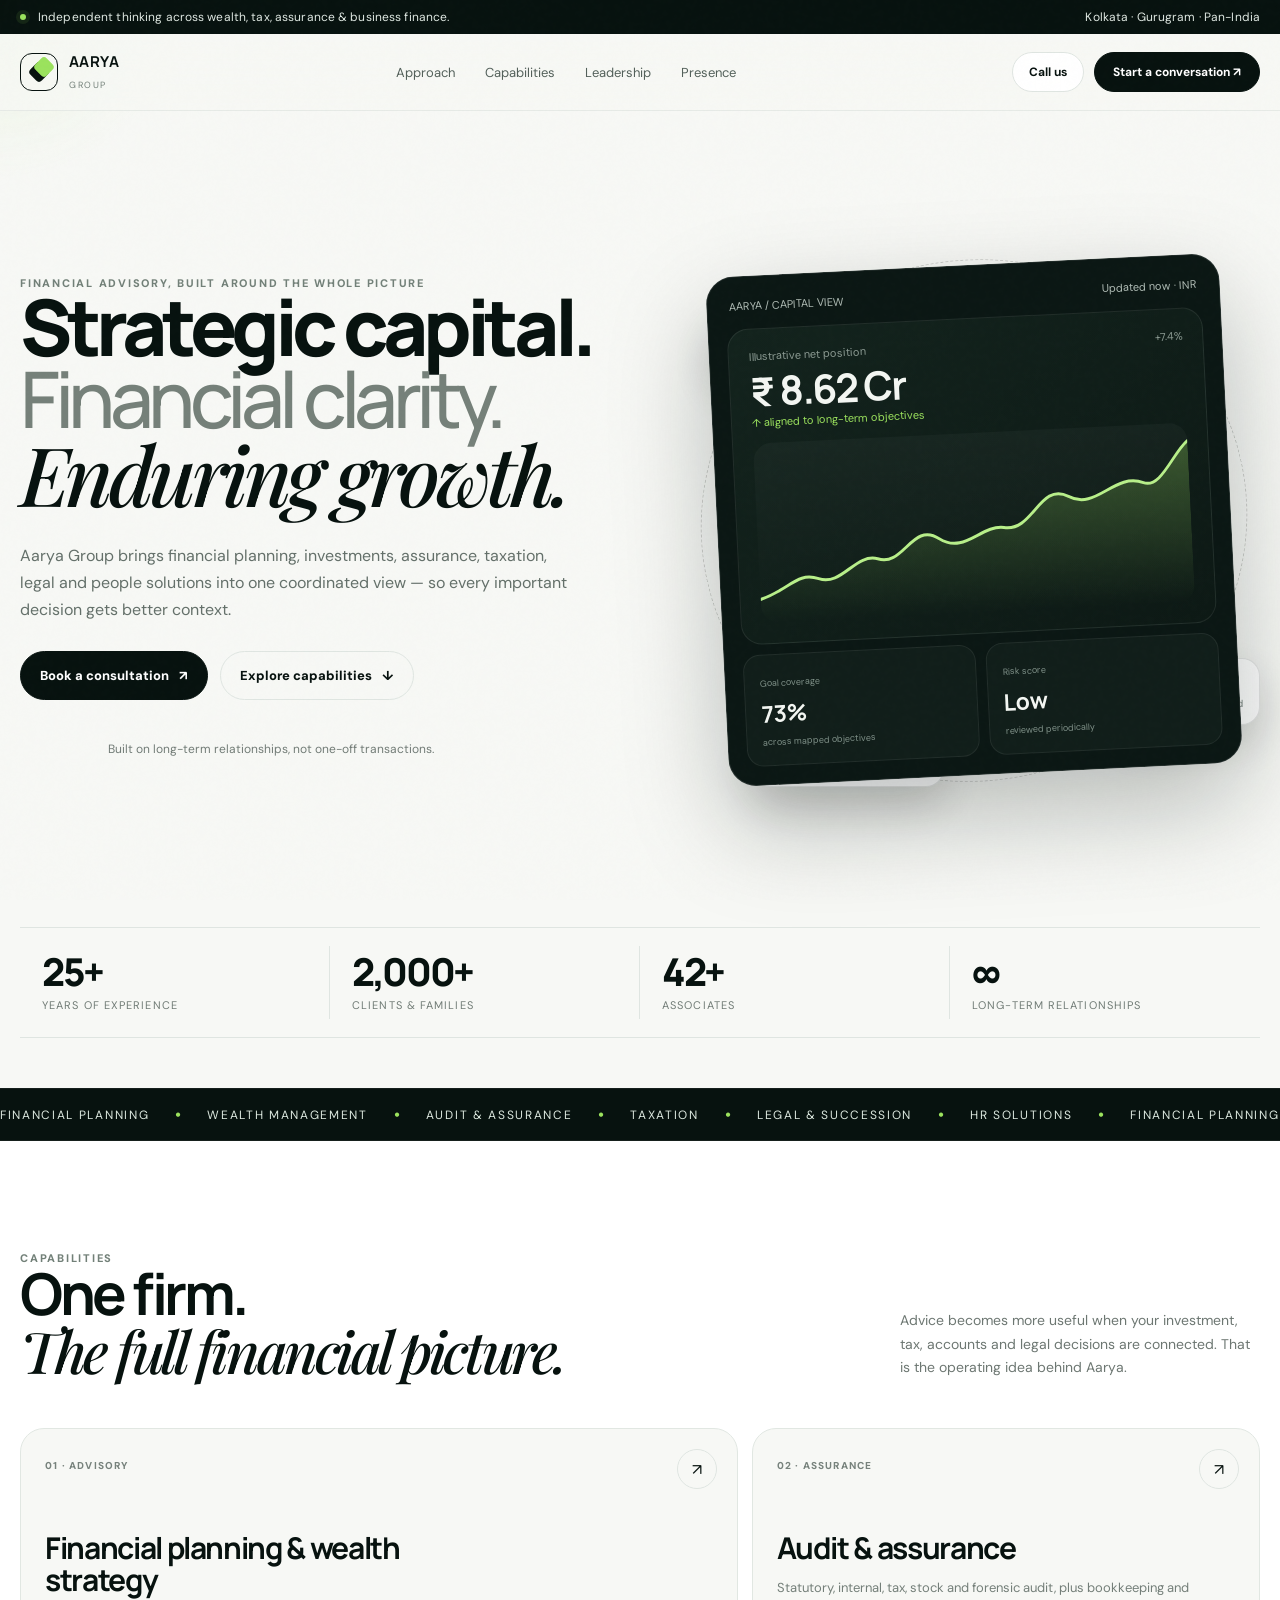
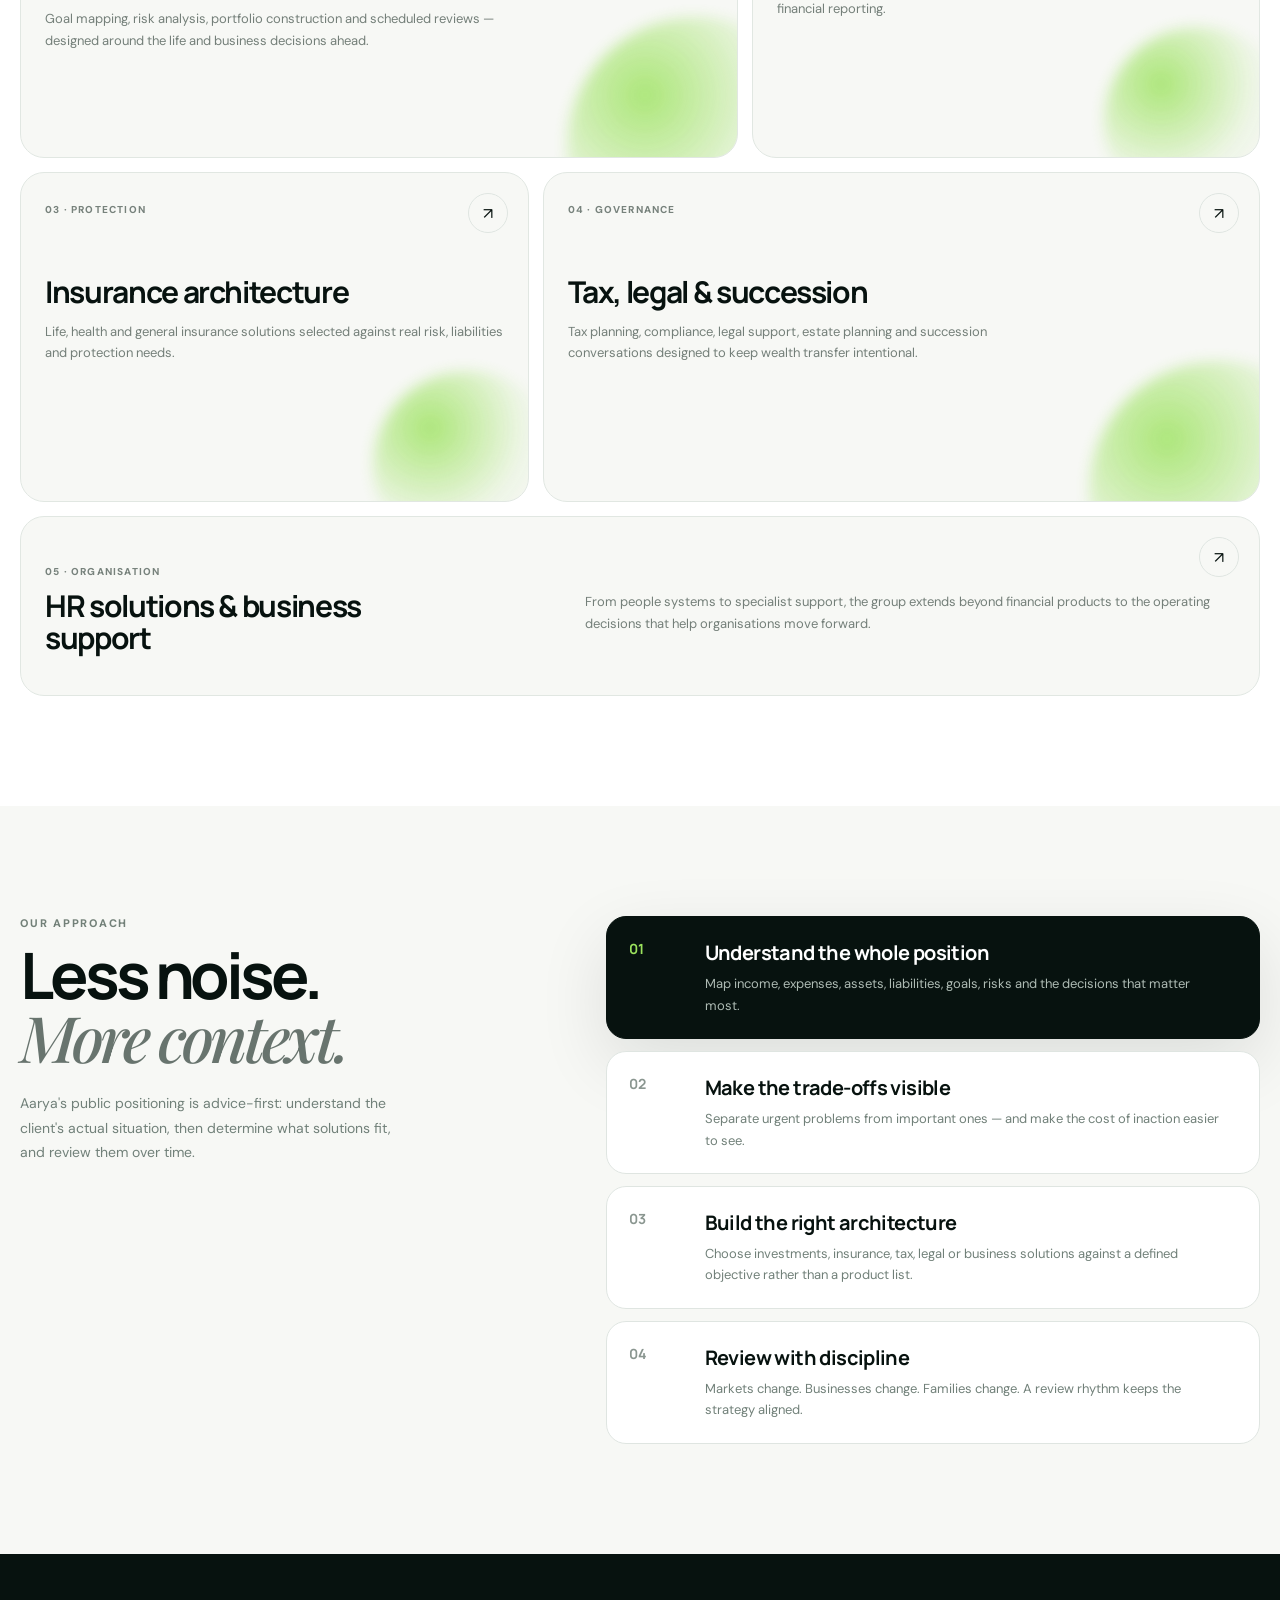
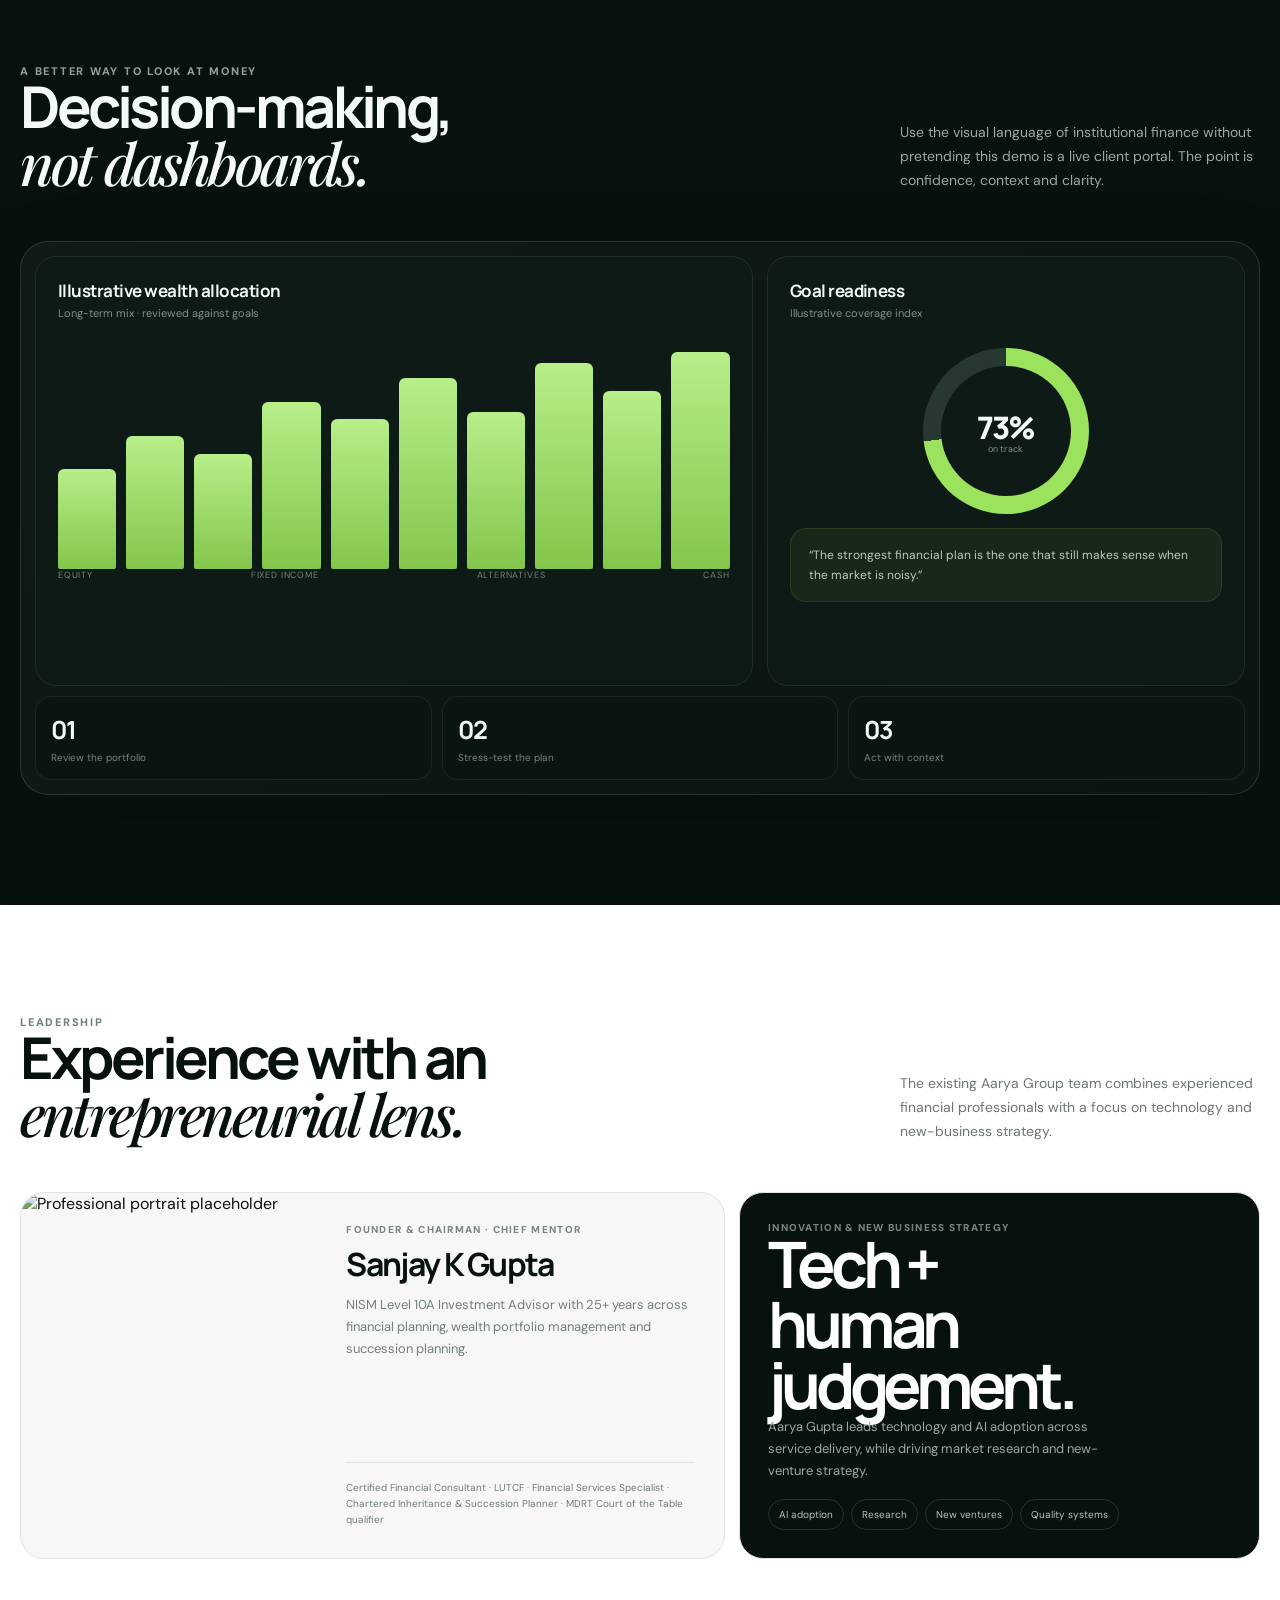
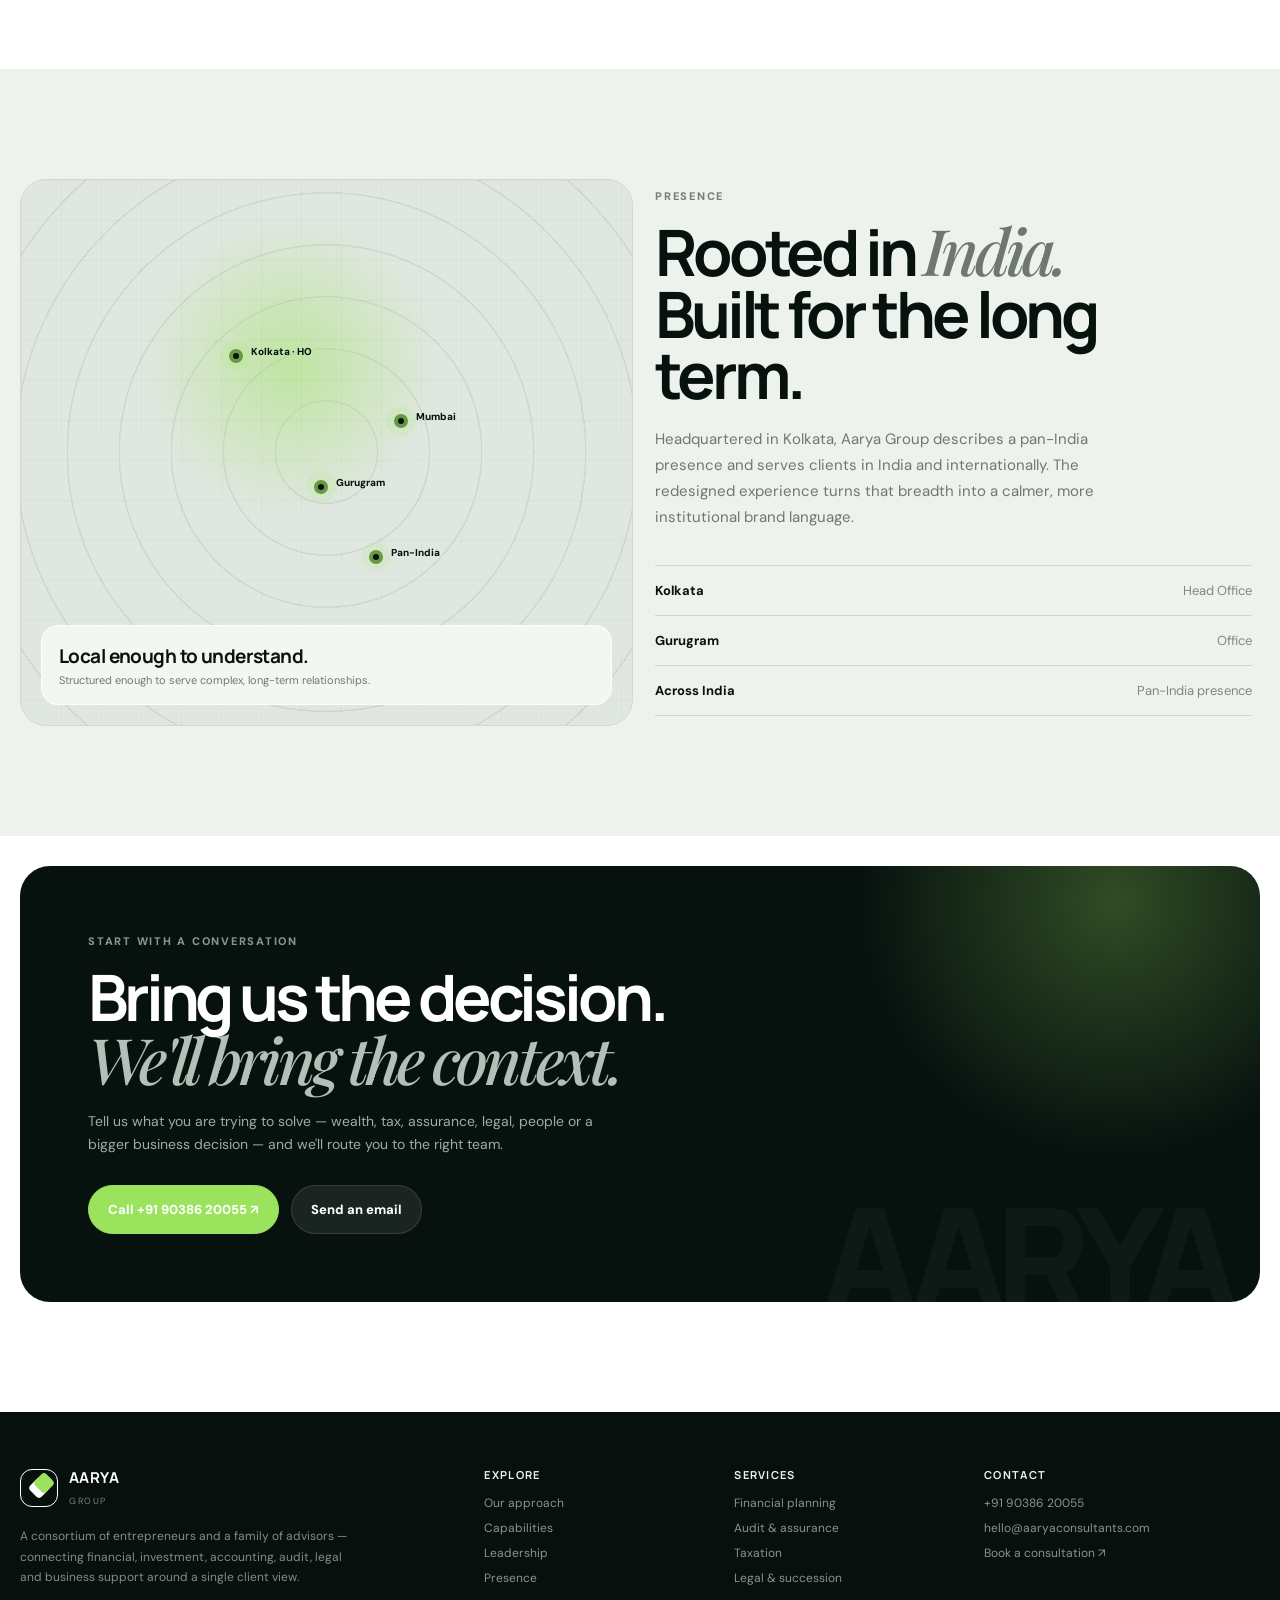
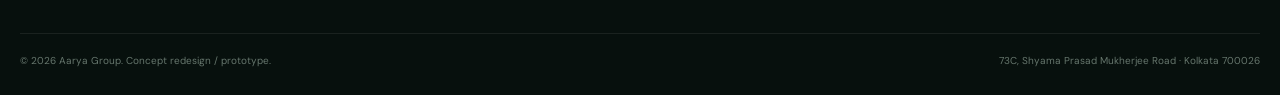
==== aarya-mnc-finance-redesign.html @ b7c2cdba "first commit" ====
<!DOCTYPE html>
<html lang="en">
<head>
  <meta charset="UTF-8" />
  <meta name="viewport" content="width=device-width, initial-scale=1.0" />
  <meta name="theme-color" content="#08120f" />
  <title>Aarya Group — Financial clarity. Strategic growth.</title>
  <meta name="description" content="A premium corporate finance website concept for Aarya Group." />
  <link rel="preconnect" href="https://fonts.googleapis.com">
  <link rel="preconnect" href="https://fonts.gstatic.com" crossorigin>
  <link href="https://fonts.googleapis.com/css2?family=DM+Sans:wght@400;500;600;700&family=Manrope:wght@400;500;600;700;800&family=Playfair+Display:ital,wght@0,500;0,600;1,500&display=swap" rel="stylesheet">
  <style>
    :root{
      --ink:#07120f;
      --ink-2:#0d1c18;
      --muted:#6b746f;
      --line:#dfe5e1;
      --paper:#f7f8f5;
      --paper-2:#eef2ed;
      --white:#fff;
      --green:#9be25d;
      --green-2:#c9f49f;
      --gold:#d7b871;
      --max:1320px;
      --radius:24px;
      --shadow:0 24px 70px rgba(7,18,15,.11);
    }

    *{box-sizing:border-box;margin:0;padding:0}
    html{scroll-behavior:smooth}
    body{font-family:'DM Sans',system-ui,sans-serif;background:var(--paper);color:var(--ink);overflow-x:hidden}
    a{color:inherit;text-decoration:none}
    button{font:inherit}
    img{display:block;max-width:100%}
    ::selection{background:var(--green);color:var(--ink)}

    .cursor-glow{position:fixed;width:360px;height:360px;border-radius:50%;pointer-events:none;z-index:0;transform:translate(-50%,-50%);background:radial-gradient(circle,rgba(155,226,93,.15),rgba(155,226,93,0) 70%);mix-blend-mode:multiply;opacity:.75;transition:opacity .25s ease}
    .noise{position:fixed;inset:0;pointer-events:none;z-index:999;opacity:.035;background-image:url("data:image/svg+xml,%3Csvg viewBox='0 0 180 180' xmlns='http://www.w3.org/2000/svg'%3E%3Cfilter id='n'%3E%3CfeTurbulence type='fractalNoise' baseFrequency='.8' numOctaves='4' stitchTiles='stitch'/%3E%3C/filter%3E%3Crect width='100%25' height='100%25' filter='url(%23n)' opacity='.4'/%3E%3C/svg%3E")}

    .wrap{width:min(calc(100% - 40px),var(--max));margin-inline:auto;position:relative;z-index:2}
    .eyebrow{font-size:11px;letter-spacing:.16em;text-transform:uppercase;font-weight:800;color:#728078}
    .serif{font-family:'Playfair Display',Georgia,serif;font-style:italic;font-weight:500}

    /* announcement */
    .announcement{background:var(--ink);color:#dfe8e2;font-size:12px;letter-spacing:.01em}
    .announcement .wrap{display:flex;justify-content:space-between;gap:20px;align-items:center;min-height:34px}
    .announcement .left{display:flex;gap:12px;align-items:center}
    .dot{width:6px;height:6px;background:var(--green);border-radius:50%;box-shadow:0 0 0 4px rgba(155,226,93,.09)}
    .announcement a{opacity:.85}

    /* nav */
    header{position:sticky;top:0;z-index:50;background:rgba(247,248,245,.82);backdrop-filter:blur(18px);border-bottom:1px solid rgba(223,229,225,.75)}
    nav{height:76px;display:flex;align-items:center;justify-content:space-between}
    .brand{display:flex;align-items:center;gap:11px}
    .brand-mark{width:38px;height:38px;border:1px solid var(--ink);border-radius:12px;display:grid;place-items:center;position:relative;overflow:hidden}
    .brand-mark:before,.brand-mark:after{content:"";position:absolute;width:16px;height:16px;border-radius:4px;background:var(--ink);transform:rotate(45deg)}
    .brand-mark:after{background:var(--green);transform:translate(5px,-5px) rotate(45deg)}
    .brand-copy strong{display:block;font-family:Manrope,sans-serif;font-size:15px;letter-spacing:.03em}
    .brand-copy span{font-size:9px;letter-spacing:.18em;text-transform:uppercase;color:#738079}
    .nav-links{display:flex;gap:30px;align-items:center}
    .nav-links a{font-size:13px;color:#53605a;position:relative}
    .nav-links a:after{content:"";position:absolute;left:0;bottom:-7px;width:0;height:1px;background:var(--ink);transition:width .3s ease}
    .nav-links a:hover:after{width:100%}
    .nav-actions{display:flex;align-items:center;gap:10px}
    .pill{border:1px solid var(--line);background:var(--white);padding:11px 16px;border-radius:999px;font-size:12px;font-weight:700}
    .pill.dark{background:var(--ink);color:white;border-color:var(--ink);padding-inline:18px}
    .menu{display:none;border:0;background:transparent;width:42px;height:42px;border-radius:50%;background:var(--white);border:1px solid var(--line)}
    .menu span,.menu:before,.menu:after{content:"";display:block;width:16px;height:1.5px;background:var(--ink);margin:3px auto}

    /* hero */
    .hero{padding:58px 0 30px;min-height:calc(100vh - 110px);display:grid;align-items:center}
    .hero-grid{display:grid;grid-template-columns:1.04fr .96fr;gap:50px;align-items:center}
    .hero h1{font:800 clamp(52px,6.1vw,92px)/.93 Manrope,sans-serif;letter-spacing:-.07em;max-width:730px}
    .hero h1 .soft{color:#758079;font-weight:500}
    .hero h1 .serif{font-size:1.05em;letter-spacing:-.055em;color:var(--ink)}
    .hero-copy{margin-top:28px;max-width:560px;color:#64706a;font-size:16px;line-height:1.7}
    .hero-actions{display:flex;flex-wrap:wrap;gap:12px;margin-top:28px}
    .cta{display:inline-flex;align-items:center;justify-content:center;gap:10px;border-radius:999px;padding:15px 19px;font-size:13px;font-weight:800;border:1px solid var(--line);transition:transform .3s ease,box-shadow .3s ease,background .3s ease}
    .cta:hover{transform:translateY(-3px);box-shadow:0 14px 30px rgba(7,18,15,.13)}
    .cta.primary{background:var(--ink);color:white;border-color:var(--ink)}
    .cta.lime{background:var(--green);border-color:var(--green)}
    .mini-proof{display:flex;align-items:center;gap:14px;margin-top:34px;color:#727c77;font-size:12px}
    .avatars{display:flex}
    .avatars span{width:30px;height:30px;border-radius:50%;margin-left:-8px;border:2px solid var(--paper);background-size:cover;background-position:center}
    .avatars span:first-child{margin-left:0}
    .avatar-1{background-image:url('https://images.unsplash.com/photo-1500648767791-00dcc994a43e?auto=format&fit=crop&w=80&q=80')}
    .avatar-2{background-image:url('https://images.unsplash.com/photo-1494790108377-be9c29b29330?auto=format&fit=crop&w=80&q=80')}
    .avatar-3{background-image:url('https://images.unsplash.com/photo-1506794778202-cad84cf45f1d?auto=format&fit=crop&w=80&q=80')}

    /* dashboard visual */
    .hero-art{position:relative;min-height:620px;display:flex;align-items:center;justify-content:center}
    .glow{position:absolute;width:520px;height:520px;background:radial-gradient(circle,rgba(155,226,93,.27),rgba(155,226,93,0) 68%);filter:blur(6px)}
    .orbit{position:absolute;inset:8% 2%;border:1px dashed rgba(7,18,15,.18);border-radius:50%;transform:rotate(-14deg)}
    .orbit.o2{inset:20% 10%;transform:rotate(22deg)}
    .dashboard{position:relative;width:min(530px,90%);background:#0b1714;color:#f3f6f2;border-radius:28px;padding:18px;box-shadow:0 40px 100px rgba(7,18,15,.26);transform:rotate(-2.8deg);border:1px solid rgba(255,255,255,.11);transition:transform .6s cubic-bezier(.2,.8,.2,1)}
    .hero-art:hover .dashboard{transform:rotate(0deg) translateY(-8px)}
    .dash-top{display:flex;justify-content:space-between;align-items:center;color:#b1bdb6;font-size:11px;padding:4px 4px 16px}
    .dash-balance{border-radius:21px;padding:20px;background:linear-gradient(145deg,#13231d,#0d1915);border:1px solid rgba(255,255,255,.08)}
    .dash-label{font-size:11px;color:#8b9a92;display:flex;justify-content:space-between}
    .dash-value{font:700 40px/1 Manrope,sans-serif;letter-spacing:-.05em;margin:8px 0 4px}
    .up{color:var(--green);font-size:11px}
    .chart{height:180px;margin-top:14px;position:relative;overflow:hidden;border-radius:18px;background:linear-gradient(to bottom,rgba(255,255,255,.03),rgba(255,255,255,0))}
    .chart svg{width:100%;height:100%}
    .dash-bottom{display:grid;grid-template-columns:1fr 1fr;gap:10px;margin-top:10px}
    .dash-card{background:#111e1a;border:1px solid rgba(255,255,255,.07);padding:15px;border-radius:17px}
    .dash-card .num{font:700 23px Manrope;margin-top:6px}
    .dash-card small{font-size:9px;color:#7f9088}
    .floating-card{position:absolute;background:white;color:var(--ink);border:1px solid rgba(7,18,15,.1);box-shadow:0 18px 45px rgba(7,18,15,.17);border-radius:18px;padding:14px 16px;display:flex;align-items:center;gap:11px;animation:float 6s ease-in-out infinite}
    .floating-card .icon{width:34px;height:34px;background:var(--paper-2);border-radius:12px;display:grid;place-items:center;font-size:14px}
    .floating-card strong{font:700 16px Manrope}
    .floating-card small{display:block;font-size:10px;color:#77827d;margin-top:2px}
    .fc1{left:4%;top:16%;animation-delay:-1.2s}.fc2{right:0;bottom:17%;animation-delay:-2.7s}.fc3{left:11%;bottom:7%;animation-delay:-4.1s}
    @keyframes float{50%{transform:translateY(-13px)}}

    /* credibility */
    .credibility{padding:26px 0 50px}
    .cred-grid{display:grid;grid-template-columns:repeat(4,1fr);gap:0;border-top:1px solid var(--line);border-bottom:1px solid var(--line)}
    .cred-item{padding:25px 22px;position:relative}
    .cred-item:not(:last-child):after{content:"";position:absolute;right:0;top:18px;bottom:18px;width:1px;background:var(--line)}
    .cred-num{font:800 clamp(30px,3vw,46px)/1 Manrope;letter-spacing:-.06em}
    .cred-label{color:#707b75;font-size:11px;margin-top:7px;text-transform:uppercase;letter-spacing:.1em}

    /* sections */
    section{padding:110px 0}
    .section-head{display:flex;justify-content:space-between;gap:40px;align-items:flex-end;margin-bottom:48px}
    .section-head h2{font:700 clamp(38px,4.5vw,70px)/.98 Manrope;letter-spacing:-.06em;max-width:820px}
    .section-head p{max-width:360px;color:#6d7772;line-height:1.7;font-size:14px}

    .service-section{background:#fff}
    .service-grid{display:grid;grid-template-columns:repeat(12,1fr);gap:14px}
    .service{background:var(--paper);border:1px solid #e1e7e2;border-radius:24px;padding:24px;min-height:240px;position:relative;overflow:hidden;transition:transform .35s ease,background .35s ease,border-color .35s ease}
    .service:hover{transform:translateY(-8px);background:#f8fbf6;border-color:#c7d3cb}
    .service.s1{grid-column:span 7;min-height:330px}.service.s2{grid-column:span 5}.service.s3{grid-column:span 5}.service.s4{grid-column:span 7;min-height:330px}.service.s5{grid-column:span 12;min-height:180px}
    .service-tag{font-size:10px;letter-spacing:.12em;text-transform:uppercase;color:#77827c;font-weight:800}
    .service h3{font:700 30px/1.05 Manrope;letter-spacing:-.045em;margin-top:58px;max-width:380px}
    .service p{font-size:13px;color:#747f79;line-height:1.65;max-width:460px;margin-top:13px}
    .service .arrow{position:absolute;right:20px;top:20px;width:40px;height:40px;border-radius:50%;border:1px solid var(--line);display:grid;place-items:center;transition:.3s ease}
    .service:hover .arrow{background:var(--ink);color:white;border-color:var(--ink);transform:rotate(45deg)}
    .service .orb{position:absolute;right:-90px;bottom:-120px;width:260px;height:260px;border-radius:50%;background:radial-gradient(circle at 30% 30%,rgba(155,226,93,.9),rgba(155,226,93,.1) 50%,transparent 70%);filter:blur(7px);opacity:.9}
    .service.s2 .orb,.service.s3 .orb{width:190px;height:190px;right:-35px;bottom:-60px}
    .service.s5{display:flex;align-items:center;justify-content:space-between;gap:30px}
    .service.s5 h3{margin-top:10px}.service.s5 p{max-width:650px}

    /* marquee */
    .ticker{overflow:hidden;background:var(--ink);color:#dce8df;border-block:1px solid rgba(255,255,255,.06);padding:15px 0}
    .ticker-track{display:flex;width:max-content;animation:marquee 28s linear infinite;gap:26px;align-items:center}
    .ticker-track span{font-size:12px;text-transform:uppercase;letter-spacing:.14em;white-space:nowrap}
    .ticker-track b{color:var(--green);font-weight:600}
    @keyframes marquee{to{transform:translateX(-50%)}}

    /* operating model */
    .model{background:var(--paper)}
    .model-grid{display:grid;grid-template-columns:.9fr 1.1fr;gap:50px;align-items:start}
    .sticky-title{position:sticky;top:120px}
    .sticky-title h2{font:700 clamp(46px,5vw,76px)/.96 Manrope;letter-spacing:-.065em;margin-top:14px}
    .sticky-title h2 .serif{color:#68746e}
    .steps{display:flex;flex-direction:column;gap:12px}
    .step{display:grid;grid-template-columns:58px 1fr;gap:18px;padding:22px;border:1px solid var(--line);border-radius:20px;background:#fff;transition:.35s ease}
    .step.active,.step:hover{background:var(--ink);color:white;transform:translateX(-8px);border-color:var(--ink);box-shadow:var(--shadow)}
    .step-no{font:700 14px Manrope;color:#8a9690}.step.active .step-no{color:var(--green)}
    .step h3{font:700 20px Manrope;letter-spacing:-.03em}
    .step p{color:#718079;font-size:13px;line-height:1.65;margin-top:7px;max-width:520px}.step.active p{color:#aebbb4}

    /* intelligence panel */
    .intelligence{background:var(--ink);color:#f6faf7;overflow:hidden}
    .intelligence .section-head p{color:#9aa9a1}
    .intelligence .eyebrow{color:#91a199}
    .intel-wrap{position:relative}
    .intel-canvas{border:1px solid rgba(255,255,255,.12);border-radius:28px;padding:14px;background:linear-gradient(145deg,rgba(255,255,255,.04),rgba(255,255,255,.015));box-shadow:0 40px 90px rgba(0,0,0,.18)}
    .intel-grid{display:grid;grid-template-columns:1.2fr .8fr;gap:14px}
    .intel-panel{border-radius:21px;background:#0d1a16;border:1px solid rgba(255,255,255,.08);padding:22px;min-height:270px}
    .intel-panel.large{min-height:430px}
    .intel-title{font:700 17px Manrope;letter-spacing:-.03em}
    .intel-sub{color:#829089;font-size:11px;margin-top:4px}
    .bars{display:flex;gap:10px;height:225px;align-items:flex-end;margin-top:24px;padding-top:8px}
    .bar{flex:1;background:linear-gradient(to top,#83c64b,#b7ee89);border-radius:6px 6px 2px 2px;min-width:16px;height:var(--h);animation:grow 1.2s cubic-bezier(.2,.8,.2,1) both}
    @keyframes grow{from{height:0;opacity:0}to{height:var(--h);opacity:1}}
    .ring{width:166px;height:166px;border-radius:50%;margin:28px auto 8px;background:conic-gradient(var(--green) 0 73%,#263830 73% 100%);display:grid;place-items:center;position:relative}
    .ring:after{content:"";position:absolute;inset:18px;background:#0d1a16;border-radius:50%}
    .ring strong{position:relative;z-index:1;font:800 31px Manrope;letter-spacing:-.06em}.ring small{display:block;color:#839088;font-size:9px;text-align:center;margin-top:-5px}
    .metric-row{display:grid;grid-template-columns:repeat(3,1fr);gap:10px;margin-top:10px}
    .metric{background:#0a1512;border:1px solid rgba(255,255,255,.07);padding:15px;border-radius:16px}
    .metric b{font:700 25px Manrope;letter-spacing:-.04em}.metric span{display:block;color:#76857e;font-size:10px;margin-top:4px}
    .quote{margin-top:14px;padding:16px 18px;border-radius:16px;background:rgba(155,226,93,.07);border:1px solid rgba(155,226,93,.12);color:#bac8c0;font-size:12px;line-height:1.7}

    /* leadership */
    .leaders{background:#fff}
    .leader-grid{display:grid;grid-template-columns:1.15fr .85fr;gap:14px}
    .leader{border:1px solid var(--line);border-radius:24px;background:var(--paper);overflow:hidden;display:grid;grid-template-columns:42% 58%;min-height:340px}
    .leader img{width:100%;height:100%;object-fit:cover;filter:saturate(.72);transition:transform .7s ease}
    .leader:hover img{transform:scale(1.04)}
    .leader-copy{padding:30px;display:flex;flex-direction:column;justify-content:space-between}
    .leader-role{font-size:10px;text-transform:uppercase;letter-spacing:.13em;color:#7b8580;font-weight:800}
    .leader h3{font:700 32px/1 Manrope;letter-spacing:-.05em;margin-top:12px}
    .leader p{font-size:13px;color:#718079;line-height:1.7;margin-top:14px}
    .credential{margin-top:20px;padding-top:17px;border-top:1px solid var(--line);font-size:10px;color:#707b75;line-height:1.6}
    .leader-mini{border:1px solid var(--line);border-radius:24px;background:var(--ink);color:white;padding:28px;display:flex;flex-direction:column;justify-content:space-between;min-height:340px}
    .leader-mini .big{font:700 64px/.95 Manrope;letter-spacing:-.08em}.leader-mini p{color:#9aa8a1;font-size:13px;line-height:1.7;max-width:330px}
    .chip-row{display:flex;flex-wrap:wrap;gap:7px}.chip{font-size:10px;border:1px solid rgba(255,255,255,.12);border-radius:999px;padding:8px 10px;color:#b7c3bd}

    /* coverage */
    .coverage{background:var(--paper-2)}
    .coverage-grid{display:grid;grid-template-columns:1fr 1fr;gap:14px}
    .map-card{min-height:460px;border-radius:26px;background:#e0e7e0;position:relative;overflow:hidden;border:1px solid #d1d9d2}
    .map-card:before{content:"";position:absolute;inset:-20%;background:radial-gradient(circle at 48% 38%,rgba(155,226,93,.48),rgba(155,226,93,0) 23%),repeating-radial-gradient(circle at 50% 50%,transparent 0 50px,rgba(7,18,15,.08) 51px 52px);transform:rotate(-12deg)}
    .map-grid{position:absolute;inset:0;background-image:linear-gradient(rgba(7,18,15,.06) 1px,transparent 1px),linear-gradient(90deg,rgba(7,18,15,.06) 1px,transparent 1px);background-size:40px 40px;opacity:.45}
    .pin{position:absolute;width:14px;height:14px;border-radius:50%;background:var(--ink);border:4px solid rgba(155,226,93,.65);box-shadow:0 0 0 8px rgba(155,226,93,.13)}
    .pin span{position:absolute;left:18px;top:-8px;white-space:nowrap;font-size:10px;color:var(--ink);font-weight:800}.p1{left:34%;top:31%}.p2{left:48%;top:55%}.p3{left:61%;top:43%}.p4{left:57%;top:68%}
    .map-caption{position:absolute;left:20px;bottom:20px;right:20px;background:rgba(247,248,245,.85);backdrop-filter:blur(15px);border:1px solid rgba(255,255,255,.8);padding:17px;border-radius:17px}
    .map-caption strong{font:700 19px Manrope;letter-spacing:-.03em}.map-caption p{font-size:11px;color:#6e7973;margin-top:4px}
    .coverage-copy{padding:10px 8px}
    .coverage-copy h2{font:700 clamp(42px,5vw,72px)/.96 Manrope;letter-spacing:-.065em;margin:16px 0 20px}.coverage-copy h2 .serif{color:#6e7772}
    .coverage-copy p{font-size:15px;line-height:1.75;color:#6d7872;max-width:470px}
    .office-list{margin-top:34px;border-top:1px solid #ced8d0}
    .office{display:flex;justify-content:space-between;gap:20px;padding:16px 0;border-bottom:1px solid #ced8d0;font-size:13px}.office span:last-child{color:#7d8982}

    /* CTA */
    .final-cta{padding:30px 0 110px;background:#fff}
    .cta-box{border-radius:30px;background:var(--ink);color:white;overflow:hidden;position:relative;padding:68px}
    .cta-box:before{content:"";position:absolute;width:530px;height:530px;border-radius:50%;right:-120px;top:-230px;background:radial-gradient(circle,rgba(155,226,93,.28),rgba(155,226,93,0) 68%)}
    .cta-box:after{content:"AARYA";position:absolute;right:32px;bottom:-10px;font:800 140px/.8 Manrope;color:rgba(255,255,255,.035);letter-spacing:-.08em}
    .cta-box .eyebrow{color:#87978f}.cta-box h2{font:700 clamp(44px,5vw,74px)/.97 Manrope;letter-spacing:-.065em;max-width:720px;margin-top:18px}.cta-box h2 .serif{color:#b2c1b8}
    .cta-box p{color:#9eaca5;max-width:520px;line-height:1.7;font-size:14px;margin-top:18px}
    .cta-box .hero-actions{position:relative;z-index:2}

    /* footer */
    footer{background:#07100d;color:#bfcac3;padding:55px 0 28px}
    .footer-grid{display:grid;grid-template-columns:1.4fr .7fr .7fr .9fr;gap:35px}
    footer .brand-copy strong{color:white} footer .brand-mark{border-color:white} footer .brand-mark:before{background:white}
    .foot-desc{font-size:12px;line-height:1.7;color:#7f8f87;max-width:340px;margin-top:17px}
    .foot-col h4{font:700 11px Manrope;text-transform:uppercase;letter-spacing:.12em;color:#ecf2ee;margin-bottom:13px}.foot-col a{display:block;font-size:12px;color:#87958e;margin:9px 0}.foot-col a:hover{color:var(--green)}
    .foot-bottom{display:flex;justify-content:space-between;gap:20px;border-top:1px solid rgba(255,255,255,.08);margin-top:38px;padding-top:20px;color:#66766d;font-size:10px}

    /* reveals */
    [data-reveal]{opacity:0;transform:translateY(28px);transition:opacity .8s ease,transform .8s cubic-bezier(.2,.8,.2,1)}
    [data-reveal].visible{opacity:1;transform:none}
    .delay-1{transition-delay:.08s}.delay-2{transition-delay:.16s}.delay-3{transition-delay:.24s}.delay-4{transition-delay:.32s}

    @media (max-width:1000px){
      .hero-grid,.model-grid,.coverage-grid{grid-template-columns:1fr}
      .hero{padding-top:42px}.hero-art{min-height:500px}.sticky-title{position:static}.leader-grid{grid-template-columns:1fr}.leader-mini{min-height:280px}
      .cred-grid{grid-template-columns:repeat(2,1fr)}.cred-item:nth-child(2):after{display:none}
      .service.s1,.service.s2,.service.s3,.service.s4{grid-column:span 6}.service.s5{grid-column:span 12}
      .intel-grid{grid-template-columns:1fr}.intel-panel.large{min-height:360px}
      .footer-grid{grid-template-columns:1.2fr .8fr .8fr}
    }
    @media (max-width:740px){
      .wrap{width:min(calc(100% - 28px),var(--max))}.announcement .wrap{font-size:10px}.announcement .right{display:none}
      nav{height:68px}.nav-links,.nav-actions .pill{display:none}.menu{display:block}
      .hero{min-height:auto;padding:48px 0 30px}.hero-grid{gap:20px}.hero h1{font-size:clamp(48px,14vw,76px)}.hero-copy{font-size:14px}.mini-proof{margin-top:25px}.hero-art{min-height:410px}.dashboard{width:95%;padding:12px}.dash-value{font-size:32px}.chart{height:145px}.floating-card{padding:10px 11px}.fc1{left:-2%;top:9%}.fc2{right:-2%;bottom:22%}.fc3{left:2%;bottom:4%}
      section{padding:78px 0}.section-head{display:block;margin-bottom:34px}.section-head p{margin-top:14px}
      .cred-grid{grid-template-columns:1fr 1fr}.cred-item{padding:18px 14px}.cred-item:after{display:none}.cred-num{font-size:30px}
      .service-grid{grid-template-columns:1fr}.service.s1,.service.s2,.service.s3,.service.s4,.service.s5{grid-column:span 1;min-height:230px}.service.s5{display:block}.service h3{margin-top:50px;font-size:26px}
      .intel-canvas{padding:8px}.intel-panel{padding:17px}.metric-row{grid-template-columns:1fr}.bars{height:170px}.ring{width:145px;height:145px}
      .leader{grid-template-columns:1fr}.leader img{height:300px}.leader-copy{min-height:330px}.leader-mini{min-height:310px}
      .map-card{min-height:380px}.coverage-copy h2{font-size:48px}
      .cta-box{padding:40px 24px}.cta-box:after{font-size:82px}.cta-box h2{font-size:47px}
      .footer-grid{grid-template-columns:1fr 1fr;gap:30px}.footer-grid>div:first-child{grid-column:span 2}.foot-bottom{display:block}.foot-bottom span{display:block;margin-top:8px}
      .cursor-glow{display:none}
    }
  </style>
</head>
<body>
<div class="cursor-glow" id="cursorGlow"></div>
<div class="noise"></div>

<div class="announcement">
  <div class="wrap">
    <div class="left"><span class="dot"></span><span>Independent thinking across wealth, tax, assurance & business finance.</span></div>
    <div class="right">Kolkata · Gurugram · Pan-India</div>
  </div>
</div>

<header id="top">
  <div class="wrap">
    <nav>
      <a href="#top" class="brand" aria-label="Aarya Group home">
        <span class="brand-mark"></span>
        <span class="brand-copy"><strong>AARYA</strong><span>Group</span></span>
      </a>
      <div class="nav-links">
        <a href="#approach">Approach</a>
        <a href="#capabilities">Capabilities</a>
        <a href="#leadership">Leadership</a>
        <a href="#presence">Presence</a>
      </div>
      <div class="nav-actions">
        <a class="pill" href="tel:+919038620055">Call us</a>
        <a class="pill dark" href="#contact">Start a conversation ↗</a>
        <button class="menu" type="button" aria-label="Open navigation"><span></span><span></span><span></span></button>
      </div>
    </nav>
  </div>
</header>

<main>
  <section class="hero">
    <div class="wrap hero-grid">
      <div data-reveal>
        <div class="eyebrow">Financial advisory, built around the whole picture</div>
        <h1>Strategic capital.<br><span class="soft">Financial clarity.</span><br><span class="serif">Enduring growth.</span></h1>
        <p class="hero-copy">Aarya Group brings financial planning, investments, assurance, taxation, legal and people solutions into one coordinated view — so every important decision gets better context.</p>
        <div class="hero-actions">
          <a href="#contact" class="cta primary">Book a consultation <span>↗</span></a>
          <a href="#capabilities" class="cta">Explore capabilities <span>↓</span></a>
        </div>
        <div class="mini-proof">
          <div class="avatars"><span class="avatar-1"></span><span class="avatar-2"></span><span class="avatar-3"></span></div>
          <span>Built on long-term relationships, not one-off transactions.</span>
        </div>
      </div>

      <div class="hero-art" data-reveal data-reveal-delay="1">
        <div class="glow"></div>
        <div class="orbit"></div><div class="orbit o2"></div>
        <div class="floating-card fc1"><div class="icon">↗</div><div><strong>25+ yrs</strong><small>of financial planning</small></div></div>
        <div class="floating-card fc2"><div class="icon">◎</div><div><strong>2,000+</strong><small>clients served</small></div></div>
        <div class="floating-card fc3"><div class="icon">◌</div><div><strong>42</strong><small>associates & specialists</small></div></div>

        <div class="dashboard" id="tiltCard">
          <div class="dash-top"><span>AARYA / CAPITAL VIEW</span><span>Updated now · INR</span></div>
          <div class="dash-balance">
            <div class="dash-label"><span>Illustrative net position</span><span>+7.4%</span></div>
            <div class="dash-value">₹ 8.62 Cr</div>
            <div class="up">↑ aligned to long-term objectives</div>
            <div class="chart">
              <svg viewBox="0 0 500 180" preserveAspectRatio="none" aria-hidden="true">
                <defs><linearGradient id="area" x1="0" x2="0" y1="0" y2="1"><stop offset="0" stop-color="#9be25d" stop-opacity=".28"/><stop offset="1" stop-color="#9be25d" stop-opacity="0"/></linearGradient></defs>
                <path d="M0 156 C35 147 43 130 68 138 C94 147 112 114 137 121 C166 131 179 85 209 104 C237 121 258 92 284 96 C318 102 327 52 360 68 C391 84 414 46 447 58 C467 65 482 30 500 18 L500 180 L0 180 Z" fill="url(#area)"/>
                <path d="M0 156 C35 147 43 130 68 138 C94 147 112 114 137 121 C166 131 179 85 209 104 C237 121 258 92 284 96 C318 102 327 52 360 68 C391 84 414 46 447 58 C467 65 482 30 500 18" fill="none" stroke="#b8ef8a" stroke-width="3" stroke-linecap="round"/>
              </svg>
            </div>
          </div>
          <div class="dash-bottom">
            <div class="dash-card"><small>Goal coverage</small><div class="num">73%</div><small>across mapped objectives</small></div>
            <div class="dash-card"><small>Risk score</small><div class="num">Low</div><small>reviewed periodically</small></div>
          </div>
        </div>
      </div>
    </div>
  </section>

  <section class="credibility">
    <div class="wrap cred-grid">
      <div class="cred-item" data-reveal><div class="cred-num counter" data-target="25">0</div><div class="cred-label">Years of experience</div></div>
      <div class="cred-item" data-reveal><div class="cred-num counter" data-target="2000">0</div><div class="cred-label">Clients & families</div></div>
      <div class="cred-item" data-reveal><div class="cred-num counter" data-target="42">0</div><div class="cred-label">Associates</div></div>
      <div class="cred-item" data-reveal><div class="cred-num">∞</div><div class="cred-label">Long-term relationships</div></div>
    </div>
  </section>

  <div class="ticker" aria-hidden="true"><div class="ticker-track">
    <span>Financial planning</span><b>•</b><span>Wealth management</span><b>•</b><span>Audit & assurance</span><b>•</b><span>Taxation</span><b>•</b><span>Legal & succession</span><b>•</b><span>HR solutions</span><b>•</b>
    <span>Financial planning</span><b>•</b><span>Wealth management</span><b>•</b><span>Audit & assurance</span><b>•</b><span>Taxation</span><b>•</b><span>Legal & succession</span><b>•</b><span>HR solutions</span><b>•</b>
  </div></div>

  <section class="service-section" id="capabilities">
    <div class="wrap">
      <div class="section-head" data-reveal>
        <div><div class="eyebrow">Capabilities</div><h2>One firm.<br><span class="serif">The full financial picture.</span></h2></div>
        <p>Advice becomes more useful when your investment, tax, accounts and legal decisions are connected. That is the operating idea behind Aarya.</p>
      </div>
      <div class="service-grid">
        <article class="service s1" data-reveal><span class="service-tag">01 · Advisory</span><div class="arrow">↗</div><h3>Financial planning & wealth strategy</h3><p>Goal mapping, risk analysis, portfolio construction and scheduled reviews — designed around the life and business decisions ahead.</p><div class="orb"></div></article>
        <article class="service s2" data-reveal><span class="service-tag">02 · Assurance</span><div class="arrow">↗</div><h3>Audit & assurance</h3><p>Statutory, internal, tax, stock and forensic audit, plus bookkeeping and financial reporting.</p><div class="orb"></div></article>
        <article class="service s3" data-reveal><span class="service-tag">03 · Protection</span><div class="arrow">↗</div><h3>Insurance architecture</h3><p>Life, health and general insurance solutions selected against real risk, liabilities and protection needs.</p><div class="orb"></div></article>
        <article class="service s4" data-reveal><span class="service-tag">04 · Governance</span><div class="arrow">↗</div><h3>Tax, legal & succession</h3><p>Tax planning, compliance, legal support, estate planning and succession conversations designed to keep wealth transfer intentional.</p><div class="orb"></div></article>
        <article class="service s5" data-reveal><div><span class="service-tag">05 · Organisation</span><h3>HR solutions & business support</h3></div><p>From people systems to specialist support, the group extends beyond financial products to the operating decisions that help organisations move forward.</p><div class="arrow">↗</div></article>
      </div>
    </div>
  </section>

  <section class="model" id="approach">
    <div class="wrap model-grid">
      <div class="sticky-title" data-reveal><div class="eyebrow">Our approach</div><h2>Less noise.<br><span class="serif">More context.</span></h2><p style="margin-top:22px;max-width:390px;color:#718079;line-height:1.75;font-size:14px">Aarya's public positioning is advice-first: understand the client's actual situation, then determine what solutions fit, and review them over time.</p></div>
      <div class="steps">
        <div class="step active" data-reveal><div class="step-no">01</div><div><h3>Understand the whole position</h3><p>Map income, expenses, assets, liabilities, goals, risks and the decisions that matter most.</p></div></div>
        <div class="step" data-reveal><div class="step-no">02</div><div><h3>Make the trade-offs visible</h3><p>Separate urgent problems from important ones — and make the cost of inaction easier to see.</p></div></div>
        <div class="step" data-reveal><div class="step-no">03</div><div><h3>Build the right architecture</h3><p>Choose investments, insurance, tax, legal or business solutions against a defined objective rather than a product list.</p></div></div>
        <div class="step" data-reveal><div class="step-no">04</div><div><h3>Review with discipline</h3><p>Markets change. Businesses change. Families change. A review rhythm keeps the strategy aligned.</p></div></div>
      </div>
    </div>
  </section>

  <section class="intelligence">
    <div class="wrap">
      <div class="section-head" data-reveal><div><div class="eyebrow">A better way to look at money</div><h2>Decision-making,<br><span class="serif">not dashboards.</span></h2></div><p>Use the visual language of institutional finance without pretending this demo is a live client portal. The point is confidence, context and clarity.</p></div>
      <div class="intel-canvas" data-reveal>
        <div class="intel-grid">
          <div class="intel-panel large"><div class="intel-title">Illustrative wealth allocation</div><div class="intel-sub">Long-term mix · reviewed against goals</div><div class="bars">
            <span class="bar" style="--h:46%"></span><span class="bar" style="--h:61%"></span><span class="bar" style="--h:53%"></span><span class="bar" style="--h:77%"></span><span class="bar" style="--h:69%"></span><span class="bar" style="--h:88%"></span><span class="bar" style="--h:72%"></span><span class="bar" style="--h:95%"></span><span class="bar" style="--h:82%"></span><span class="bar" style="--h:100%"></span>
          </div><div style="display:flex;justify-content:space-between;color:#72827a;font-size:9px;text-transform:uppercase;letter-spacing:.09em"><span>Equity</span><span>Fixed income</span><span>Alternatives</span><span>Cash</span></div></div>
          <div class="intel-panel"><div class="intel-title">Goal readiness</div><div class="intel-sub">Illustrative coverage index</div><div class="ring"><div style="position:relative;z-index:2;text-align:center"><strong>73%</strong><small>on track</small></div></div><div class="quote">“The strongest financial plan is the one that still makes sense when the market is noisy.”</div></div>
        </div>
        <div class="metric-row"><div class="metric"><b>01</b><span>Review the portfolio</span></div><div class="metric"><b>02</b><span>Stress-test the plan</span></div><div class="metric"><b>03</b><span>Act with context</span></div></div>
      </div>
    </div>
  </section>

  <section class="leaders" id="leadership">
    <div class="wrap">
      <div class="section-head" data-reveal><div><div class="eyebrow">Leadership</div><h2>Experience with an<br><span class="serif">entrepreneurial lens.</span></h2></div><p>The existing Aarya Group team combines experienced financial professionals with a focus on technology and new-business strategy.</p></div>
      <div class="leader-grid">
        <article class="leader" data-reveal><img src="https://images.unsplash.com/photo-1560250097-0b93528c311a?auto=format&fit=crop&w=1000&q=86" alt="Professional portrait placeholder"><div class="leader-copy"><div><div class="leader-role">Founder & Chairman · Chief Mentor</div><h3>Sanjay K Gupta</h3><p>NISM Level 10A Investment Advisor with 25+ years across financial planning, wealth portfolio management and succession planning.</p></div><div class="credential">Certified Financial Consultant · LUTCF · Financial Services Specialist · Chartered Inheritance & Succession Planner · MDRT Court of the Table qualifier</div></div></article>
        <article class="leader-mini" data-reveal><div><div class="leader-role">Innovation & new business strategy</div><div class="big">Tech +<br>human<br>judgement.</div></div><div><p>Aarya Gupta leads technology and AI adoption across service delivery, while driving market research and new-venture strategy.</p><div class="chip-row" style="margin-top:17px"><span class="chip">AI adoption</span><span class="chip">Research</span><span class="chip">New ventures</span><span class="chip">Quality systems</span></div></div></article>
      </div>
    </div>
  </section>

  <section class="coverage" id="presence">
    <div class="wrap coverage-grid">
      <div class="map-card" data-reveal>
        <div class="map-grid"></div><div class="pin p1"><span>Kolkata · HO</span></div><div class="pin p2"><span>Gurugram</span></div><div class="pin p3"><span>Mumbai</span></div><div class="pin p4"><span>Pan-India</span></div>
        <div class="map-caption"><strong>Local enough to understand.</strong><p>Structured enough to serve complex, long-term relationships.</p></div>
      </div>
      <div class="coverage-copy" data-reveal><div class="eyebrow">Presence</div><h2>Rooted in <span class="serif">India.</span><br>Built for the long term.</h2><p>Headquartered in Kolkata, Aarya Group describes a pan-India presence and serves clients in India and internationally. The redesigned experience turns that breadth into a calmer, more institutional brand language.</p><div class="office-list"><div class="office"><strong>Kolkata</strong><span>Head Office</span></div><div class="office"><strong>Gurugram</strong><span>Office</span></div><div class="office"><strong>Across India</strong><span>Pan-India presence</span></div></div></div>
    </div>
  </section>

  <section class="final-cta" id="contact">
    <div class="wrap">
      <div class="cta-box" data-reveal>
        <div class="eyebrow">Start with a conversation</div>
        <h2>Bring us the decision.<br><span class="serif">We'll bring the context.</span></h2>
        <p>Tell us what you are trying to solve — wealth, tax, assurance, legal, people or a bigger business decision — and we'll route you to the right team.</p>
        <div class="hero-actions"><a href="tel:+919038620055" class="cta lime">Call +91 90386 20055 ↗</a><a href="https://aaryaconsultants.com/contact" class="cta" style="background:rgba(255,255,255,.08);border-color:rgba(255,255,255,.12);color:white">Send an email</a></div>
      </div>
    </div>
  </section>
</main>

<footer>
  <div class="wrap">
    <div class="footer-grid">
      <div><a href="#top" class="brand"><span class="brand-mark"></span><span class="brand-copy"><strong>AARYA</strong><span style="color:#75857d">Group</span></span></a><p class="foot-desc">A consortium of entrepreneurs and a family of advisors — connecting financial, investment, accounting, audit, legal and business support around a single client view.</p></div>
      <div class="foot-col"><h4>Explore</h4><a href="#approach">Our approach</a><a href="#capabilities">Capabilities</a><a href="#leadership">Leadership</a><a href="#presence">Presence</a></div>
      <div class="foot-col"><h4>Services</h4><a href="#capabilities">Financial planning</a><a href="#capabilities">Audit & assurance</a><a href="#capabilities">Taxation</a><a href="#capabilities">Legal & succession</a></div>
      <div class="foot-col"><h4>Contact</h4><a href="tel:+919038620055">+91 90386 20055</a><a href="https://aaryaconsultants.com/contact">hello@aaryaconsultants.com</a><a href="#contact">Book a consultation ↗</a></div>
    </div>
    <div class="foot-bottom"><span>© 2026 Aarya Group. Concept redesign / prototype.</span><span>73C, Shyama Prasad Mukherjee Road · Kolkata 700026</span></div>
  </div>
</footer>

<script>
  const revealEls = [...document.querySelectorAll('[data-reveal]')];
  const obs = new IntersectionObserver((entries)=>{
    entries.forEach(e=>{
      if(e.isIntersecting){
        e.target.classList.add('visible');
        obs.unobserve(e.target);
      }
    })
  },{threshold:.12,rootMargin:'0px 0px -40px 0px'});
  revealEls.forEach((el,i)=>{ el.style.transitionDelay = (el.dataset.revealDelay ? `${Number(el.dataset.revealDelay)*.11}s` : '') || (i%4)*.045 + 's'; obs.observe(el); });

  const counters = document.querySelectorAll('.counter');
  const countObs = new IntersectionObserver((entries)=>{
    entries.forEach(entry=>{
      if(!entry.isIntersecting) return;
      const el=entry.target, target=Number(el.dataset.target), start=performance.now(), duration=1200;
      const tick=(t)=>{
        const p=Math.min(1,(t-start)/duration), eased=1-Math.pow(1-p,3);
        el.textContent = target>=1000 ? Math.round(target*eased).toLocaleString('en-IN')+'+' : Math.round(target*eased)+'+';
        if(p<1) requestAnimationFrame(tick);
      };
      requestAnimationFrame(tick); countObs.unobserve(el);
    })
  },{threshold:.7}); counters.forEach(c=>countObs.observe(c));

  const glow=document.getElementById('cursorGlow');
  window.addEventListener('pointermove',(e)=>{ glow.style.left=e.clientX+'px'; glow.style.top=e.clientY+'px'; },{passive:true});

  const tilt=document.getElementById('tiltCard');
  if(tilt && matchMedia('(pointer:fine)').matches){
    tilt.addEventListener('pointermove',(e)=>{
      const r=tilt.getBoundingClientRect(), x=(e.clientX-r.left)/r.width-.5, y=(e.clientY-r.top)/r.height-.5;
      tilt.style.transform=`rotateX(${(-y*4).toFixed(2)}deg) rotateY(${(x*5).toFixed(2)}deg) rotateZ(-2deg) translateY(-5px)`;
    });
    tilt.addEventListener('pointerleave',()=> tilt.style.transform='rotate(-2.8deg)');
  }

  document.querySelectorAll('.step').forEach(step=>step.addEventListener('mouseenter',()=>{
    document.querySelectorAll('.step').forEach(s=>s.classList.remove('active')); step.classList.add('active');
  }));

  const menu=document.querySelector('.menu');
  menu?.addEventListener('click',()=>{
    const links=document.querySelector('.nav-links');
    const open=links.dataset.open==='1'; links.dataset.open=open?'0':'1';
    links.style.cssText = open ? '' : 'display:flex;position:absolute;top:68px;left:14px;right:14px;padding:16px;border-radius:18px;background:white;border:1px solid #dfe5e1;box-shadow:0 20px 45px rgba(7,18,15,.12);flex-direction:column;align-items:flex-start;gap:16px;';
  });

  const nav=document.querySelector('header');
  let last=0; window.addEventListener('scroll',()=>{ const y=window.scrollY; nav.style.boxShadow=y>18?'0 12px 35px rgba(7,18,15,.06)':'none'; last=y; },{passive:true});
</script>
</body>
</html>
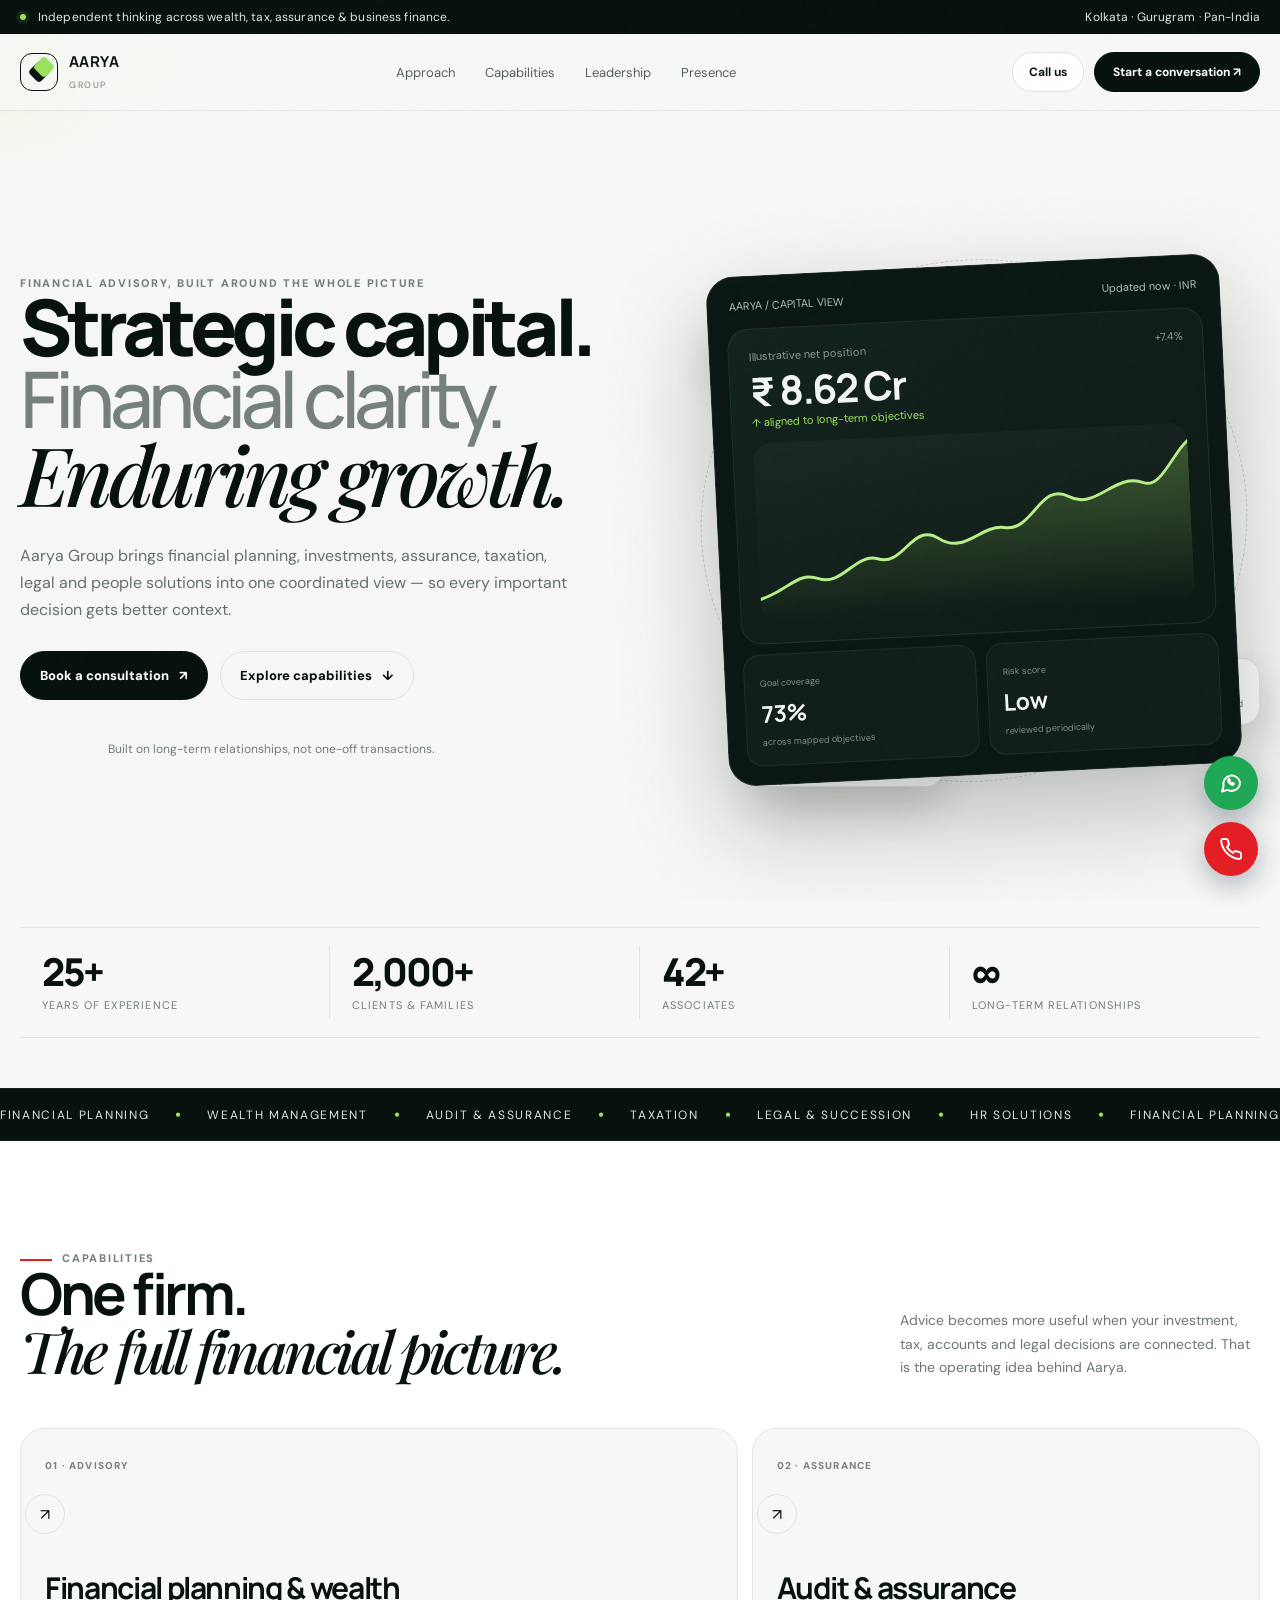
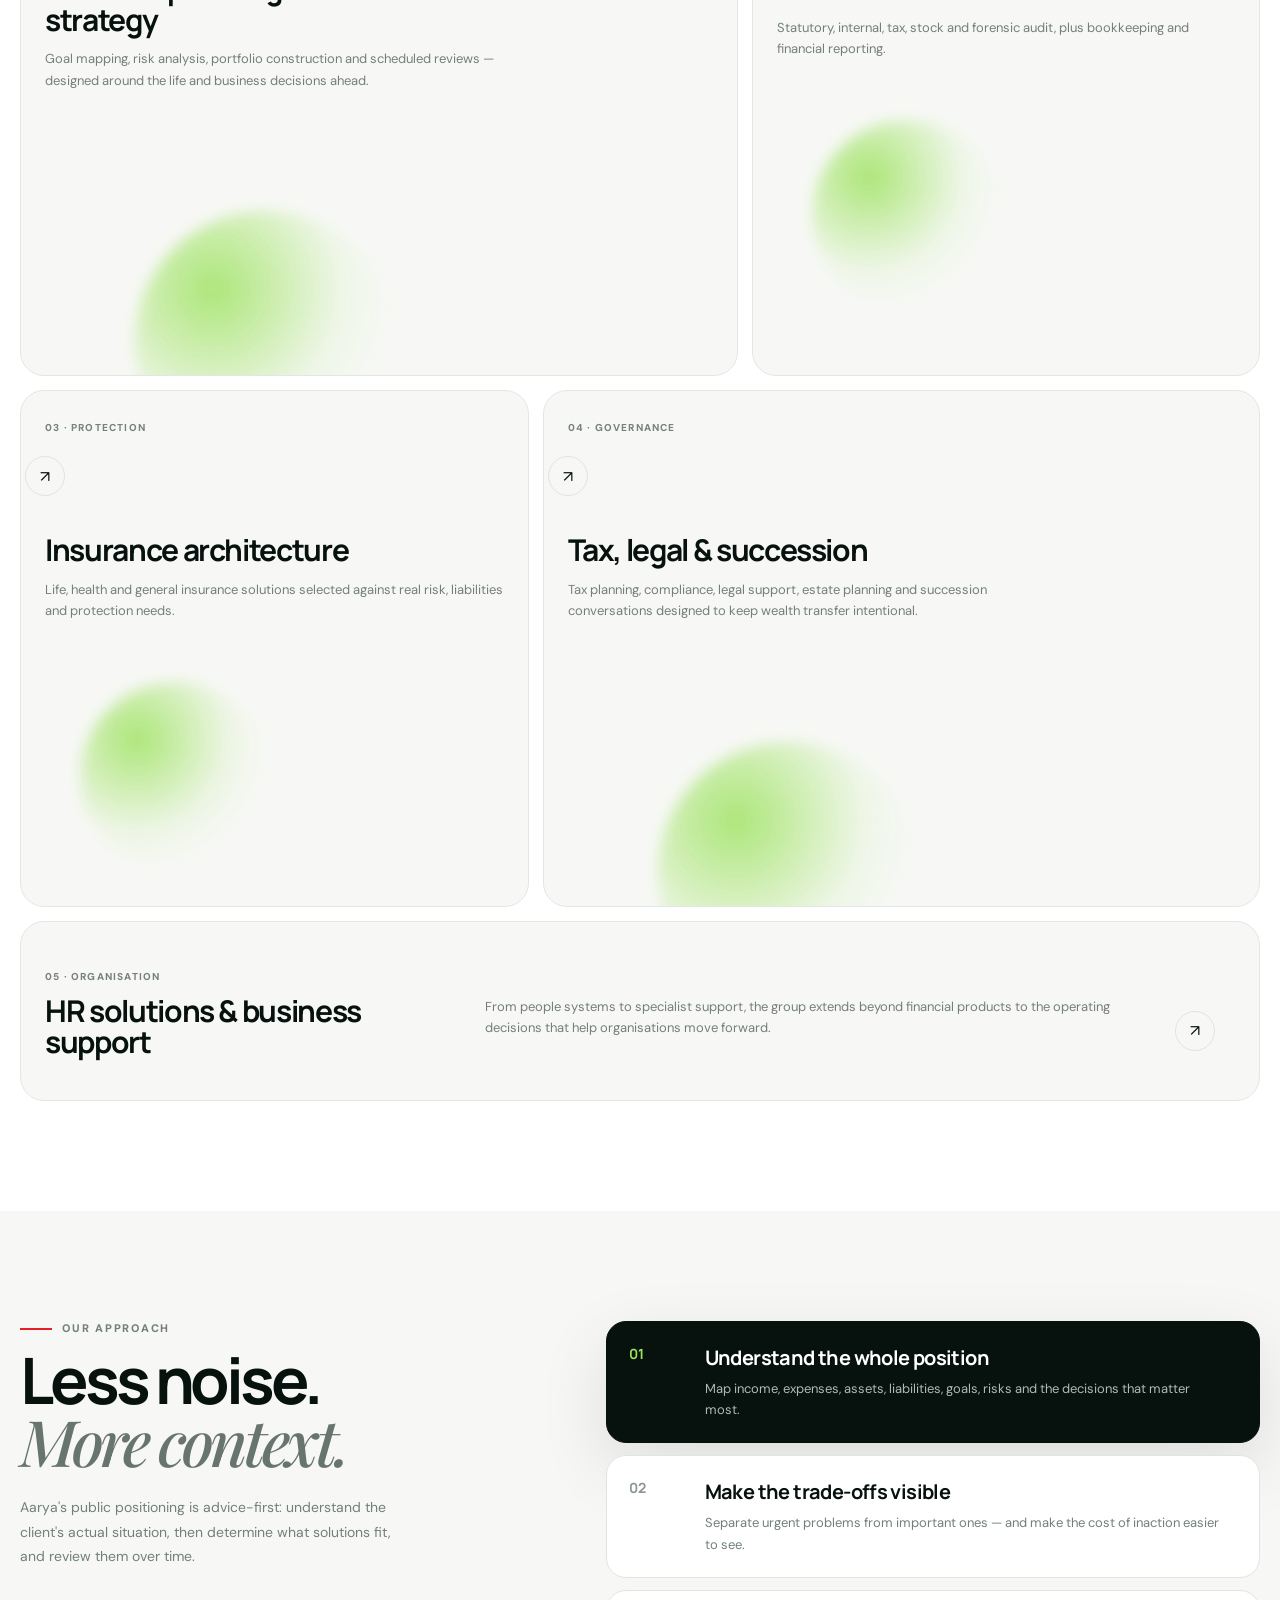
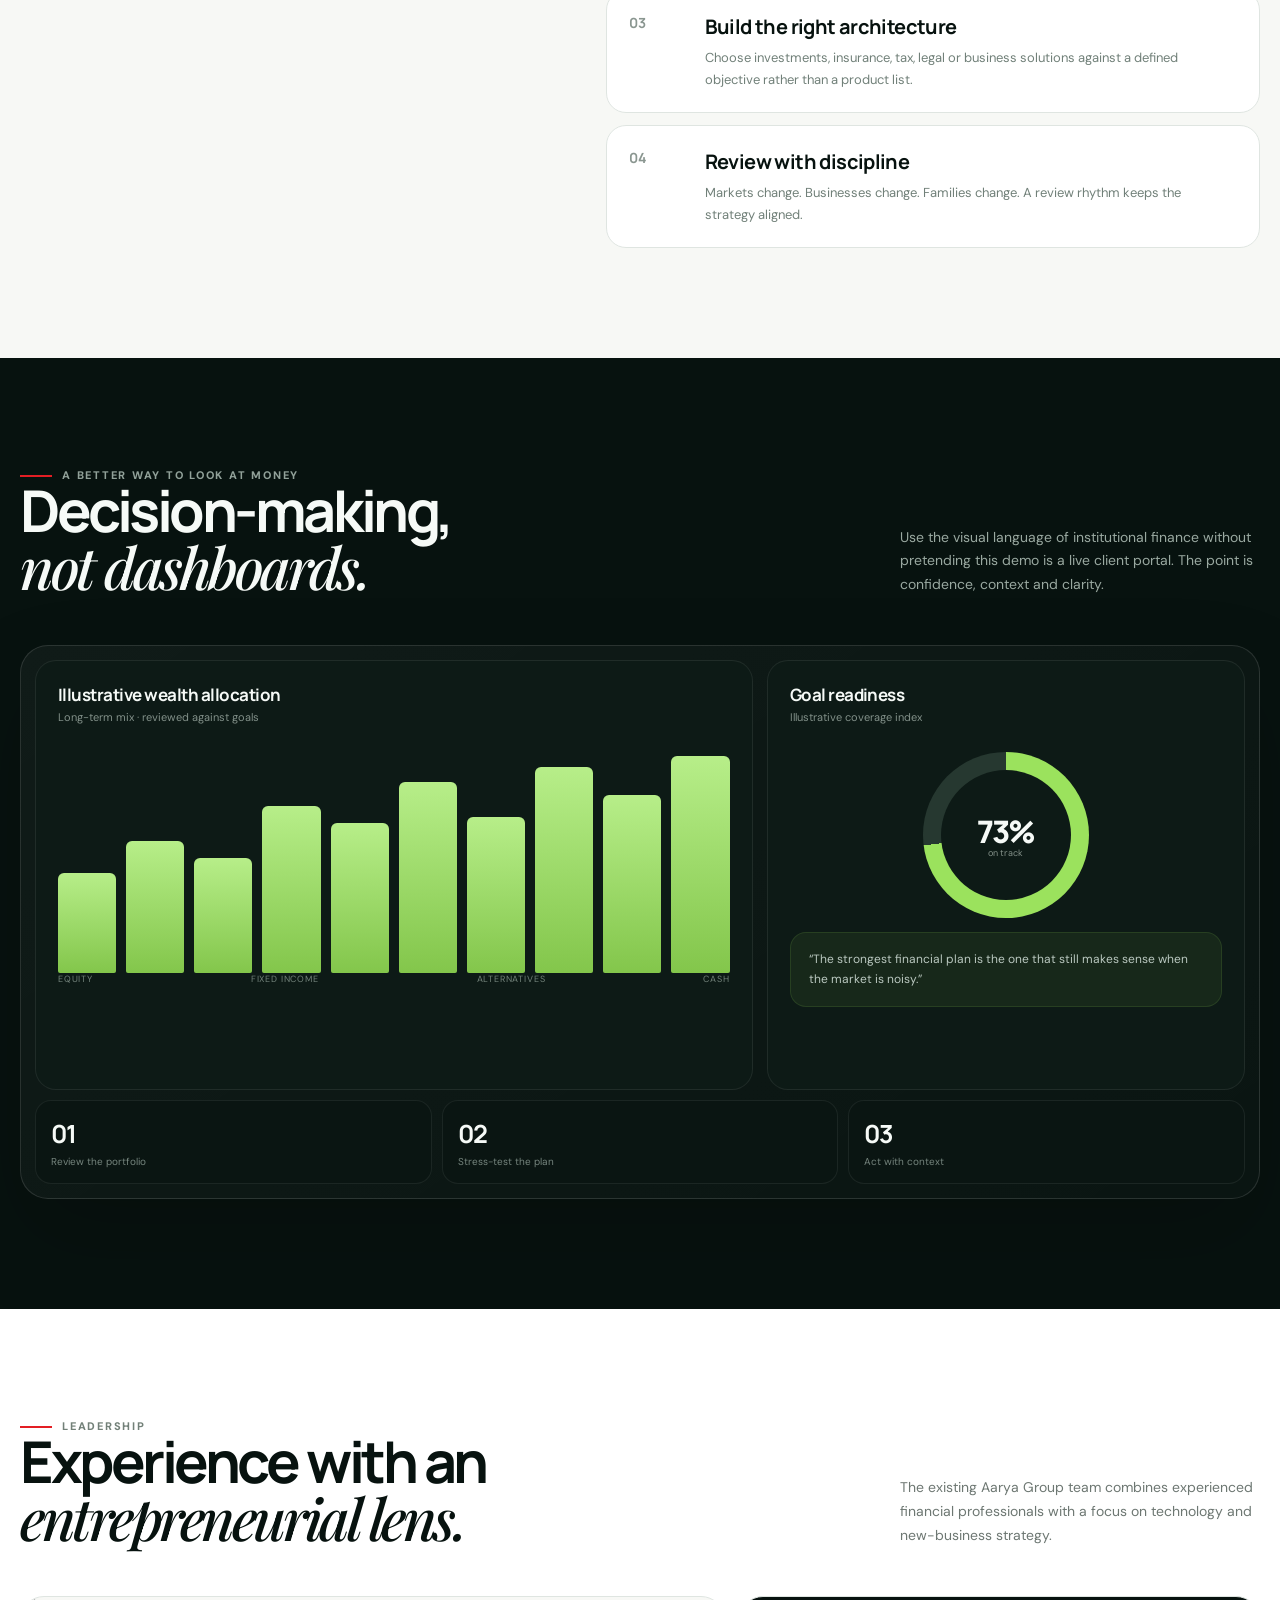
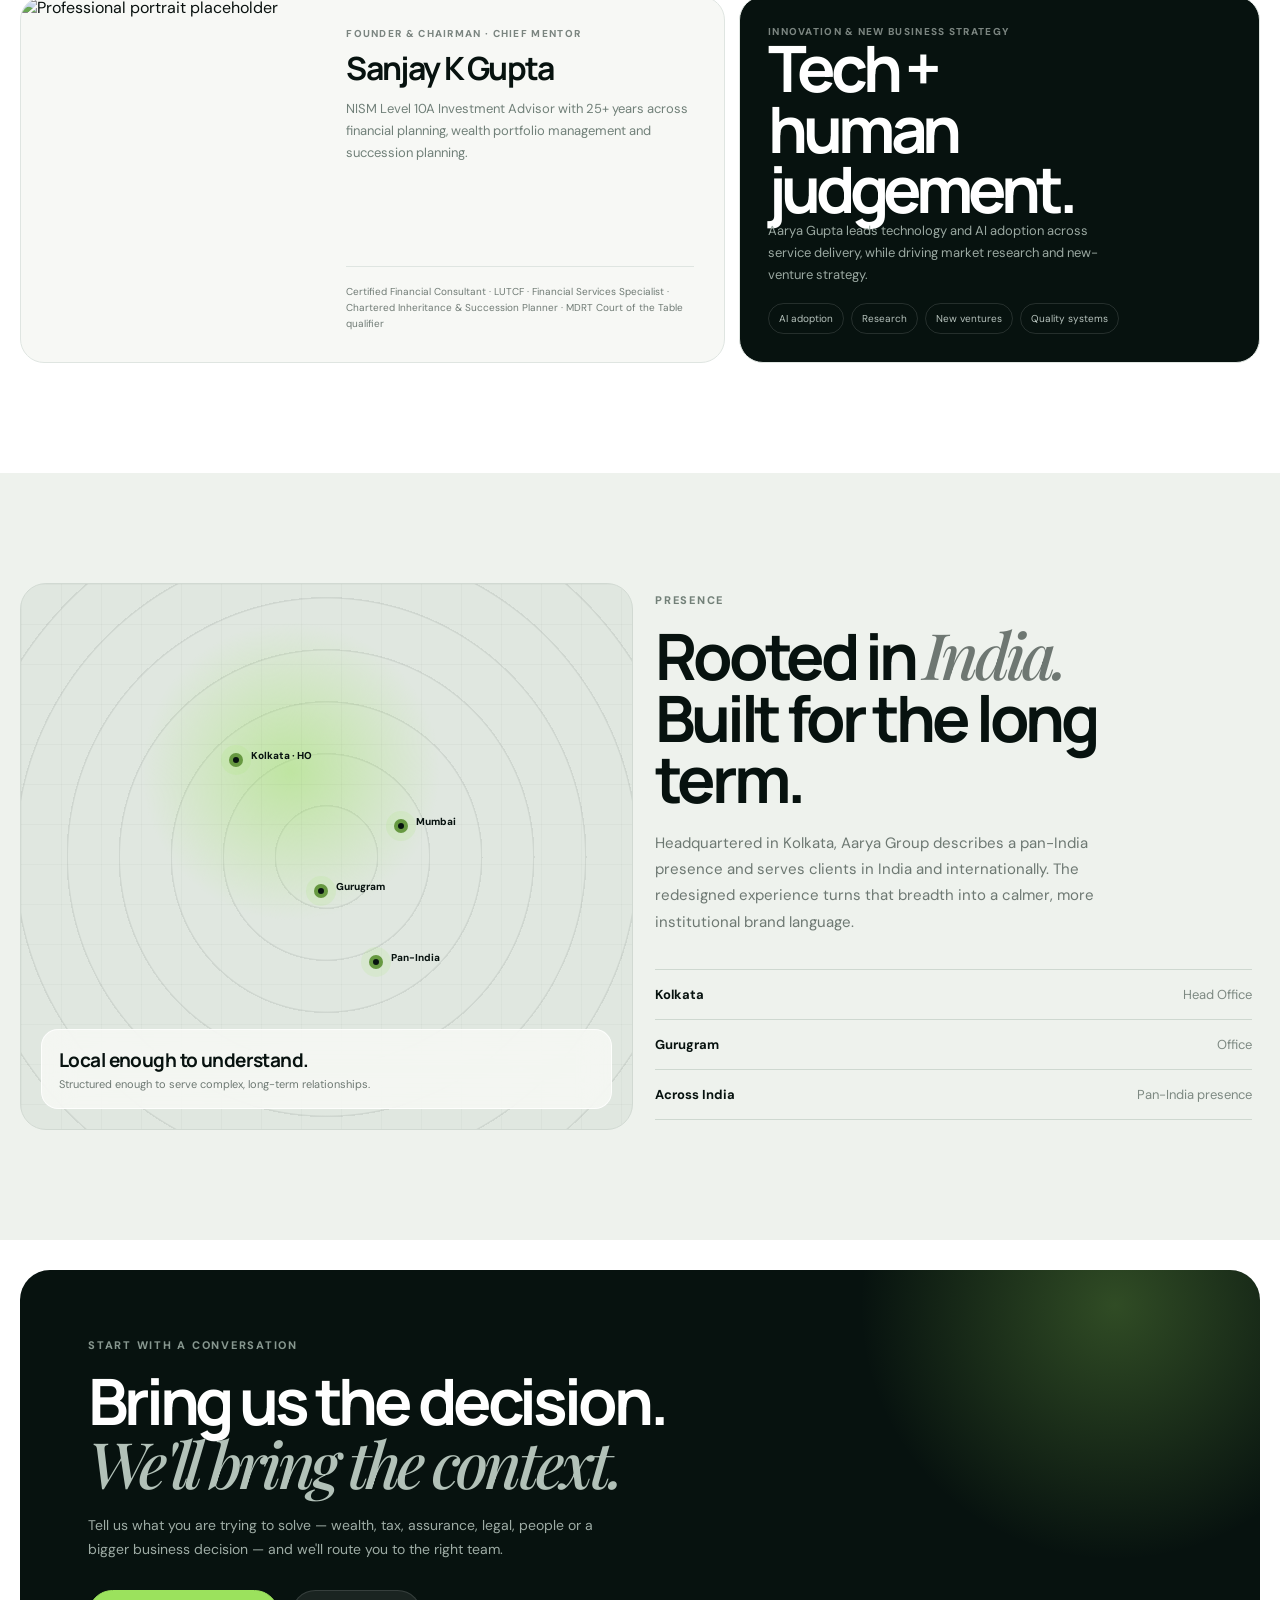
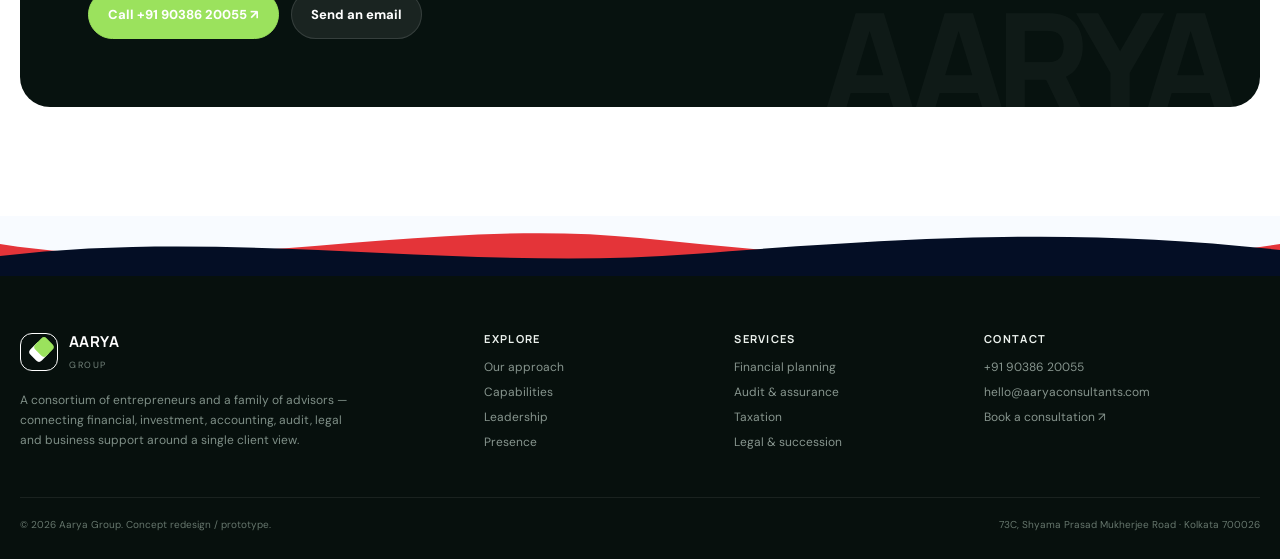
==== commit 84d7c163: "feat: implement interactive calculators, micro-animations, client stories, and UI enhancements" ====
--- a/aarya-mnc-finance-redesign.html
+++ b/aarya-mnc-finance-redesign.html
@@ -259,6 +259,7 @@
       .cursor-glow{display:none}
     }
   </style>
+  <link rel="stylesheet" href="enhancements.css">
 </head>
 <body>
 <div class="cursor-glow" id="cursorGlow"></div>
@@ -401,7 +402,7 @@
     <div class="wrap">
       <div class="section-head" data-reveal><div><div class="eyebrow">Leadership</div><h2>Experience with an<br><span class="serif">entrepreneurial lens.</span></h2></div><p>The existing Aarya Group team combines experienced financial professionals with a focus on technology and new-business strategy.</p></div>
       <div class="leader-grid">
-        <article class="leader" data-reveal><img src="https://images.unsplash.com/photo-1560250097-0b93528c311a?auto=format&fit=crop&w=1000&q=86" alt="Professional portrait placeholder"><div class="leader-copy"><div><div class="leader-role">Founder & Chairman · Chief Mentor</div><h3>Sanjay K Gupta</h3><p>NISM Level 10A Investment Advisor with 25+ years across financial planning, wealth portfolio management and succession planning.</p></div><div class="credential">Certified Financial Consultant · LUTCF · Financial Services Specialist · Chartered Inheritance & Succession Planner · MDRT Court of the Table qualifier</div></div></article>
+        <article class="leader" data-reveal><img decoding="async" src="https://images.unsplash.com/photo-1560250097-0b93528c311a?auto=format&fit=crop&w=1000&q=86" alt="Professional portrait placeholder"><div class="leader-copy"><div><div class="leader-role">Founder & Chairman · Chief Mentor</div><h3>Sanjay K Gupta</h3><p>NISM Level 10A Investment Advisor with 25+ years across financial planning, wealth portfolio management and succession planning.</p></div><div class="credential">Certified Financial Consultant · LUTCF · Financial Services Specialist · Chartered Inheritance & Succession Planner · MDRT Court of the Table qualifier</div></div></article>
         <article class="leader-mini" data-reveal><div><div class="leader-role">Innovation & new business strategy</div><div class="big">Tech +<br>human<br>judgement.</div></div><div><p>Aarya Gupta leads technology and AI adoption across service delivery, while driving market research and new-venture strategy.</p><div class="chip-row" style="margin-top:17px"><span class="chip">AI adoption</span><span class="chip">Research</span><span class="chip">New ventures</span><span class="chip">Quality systems</span></div></div></article>
       </div>
     </div>
@@ -493,5 +494,6 @@
   const nav=document.querySelector('header');
   let last=0; window.addEventListener('scroll',()=>{ const y=window.scrollY; nav.style.boxShadow=y>18?'0 12px 35px rgba(7,18,15,.06)':'none'; last=y; },{passive:true});
 </script>
+<script defer src="enhancements.js"></script>
 </body>
 </html>
--- a/enhancements.css
+++ b/enhancements.css
@@ -0,0 +1,105 @@
+html{scroll-behavior:smooth;scroll-padding-top:92px}
+#scrollProgress{position:fixed;top:0;left:0;height:3px;width:100%;background:linear-gradient(90deg,#e31e24,#ff5a5f);transform:scaleX(0);transform-origin:0 50%;z-index:9999;pointer-events:none}
+body.is-leaving{opacity:0;transition:opacity .22s ease}
+.w{display:inline-block;overflow:hidden;vertical-align:top;padding-bottom:.08em}
+.wi{display:inline-block;will-change:transform}
+.hero h1 .serif{position:relative;display:inline-block}
+.hero h1 .serif::after{content:"";position:absolute;left:0;bottom:-.06em;height:3px;width:100%;background:#e31e24;border-radius:2px;transform:scaleX(var(--ul,0));transform-origin:0 50%}
+.hero{overflow:hidden}
+.has-glow{position:relative;overflow:hidden}
+.glow-layer{position:absolute;inset:0;pointer-events:none;opacity:0;transition:opacity .3s;background:radial-gradient(260px circle at var(--mx,50%) var(--my,50%),rgba(227,30,36,.10),transparent 70%);z-index:0}
+.has-glow:hover .glow-layer{opacity:1}
+.has-glow>*:not(.glow-layer){position:relative;z-index:1}
+.section-head .eyebrow::before,.sticky-title .eyebrow::before{content:"";display:inline-block;width:0;height:2px;background:#e31e24;vertical-align:middle;margin-right:0;transition:width .7s ease,margin-right .7s ease}
+.section-head .eyebrow.in::before,.sticky-title .eyebrow.in::before{width:32px;margin-right:10px}
+.wave-divider{display:block;line-height:0;background:#f8fbff;margin-top:-1px}
+.wave-divider svg{display:block;width:100%;height:60px}
+footer{border-top:0 !important}
+.fab-stack{position:fixed;right:22px;bottom:24px;display:flex;flex-direction:column;gap:12px;z-index:900}
+.fab{width:54px;height:54px;border-radius:50%;display:flex;align-items:center;justify-content:center;color:#fff;box-shadow:0 10px 26px rgba(8,27,69,.28);transition:transform .25s,box-shadow .25s}
+.fab:hover{transform:translateY(-3px) scale(1.06)}
+.fab.wa{background:#1fa855}
+.fab.call{background:#e31e24}
+.fab svg{width:24px;height:24px}
+.sticky-bar{display:none}
+@media(max-width:768px){
+.fab-stack{display:none}
+.sticky-bar{display:grid;grid-template-columns:1fr 1fr 1.6fr;position:fixed;left:0;right:0;bottom:0;z-index:900;background:#fff;border-top:1px solid rgba(8,27,69,.1);box-shadow:0 -8px 24px rgba(8,27,69,.1);padding:8px 10px calc(8px + env(safe-area-inset-bottom));gap:8px}
+.sticky-bar a{display:flex;align-items:center;justify-content:center;gap:6px;height:44px;border-radius:12px;font:700 13px Manrope,sans-serif;color:#081b45;background:#f1f5fb;text-decoration:none}
+.sticky-bar a svg{width:18px;height:18px}
+.sticky-bar a.book{background:#e31e24;color:#fff}
+body{padding-bottom:70px}
+}
+.runs-grid{position:relative}
+.runs-grid::before{content:"";position:absolute;left:4%;right:4%;top:0;height:3px;background:rgba(8,27,69,.08);border-radius:2px}
+.runs-grid::after{content:"";position:absolute;left:4%;top:0;height:3px;width:92%;background:#e31e24;border-radius:2px;transform:scaleX(var(--prog,0));transform-origin:0 50%}
+.run-card{transition:border-color .4s,box-shadow .4s,transform .4s}
+.run-card.lit{border-color:rgba(227,30,36,.45);box-shadow:0 14px 34px rgba(227,30,36,.10)}
+.steps .step{transition:opacity .4s}
+.client-track.rev{animation-direction:reverse}
+.client-strip:hover .client-track{animation-play-state:paused}
+.stories{padding:90px 0;background:#f8fbff}
+.stories .wrap{max-width:1240px;margin:0 auto;padding:0 24px}
+.stories-head{display:flex;justify-content:space-between;align-items:flex-end;gap:20px;flex-wrap:wrap;margin-bottom:34px}
+.stories-head h2{font:800 clamp(28px,4vw,42px)/1.1 Manrope,sans-serif;color:#081b45;margin:8px 0 0}
+.stories-head .eyebrow{font:800 12px Manrope,sans-serif;letter-spacing:.14em;color:#e31e24;text-transform:uppercase}
+.stories-nav{display:flex;gap:10px}
+.stories-nav button{width:46px;height:46px;border-radius:50%;border:1px solid rgba(8,27,69,.15);background:#fff;color:#081b45;cursor:pointer;display:flex;align-items:center;justify-content:center;transition:background .2s,color .2s}
+.stories-nav button:hover{background:#081b45;color:#fff}
+.stories-track{display:flex;gap:22px;overflow-x:auto;scroll-snap-type:x mandatory;padding-bottom:12px;scrollbar-width:none}
+.stories-track::-webkit-scrollbar{display:none}
+.story-card{flex:0 0 min(380px,84%);scroll-snap-align:start;background:#fff;border:1px solid rgba(8,27,69,.08);border-radius:22px;overflow:hidden;box-shadow:0 8px 24px rgba(8,27,69,.05)}
+.story-media{position:relative;aspect-ratio:16/9;background:#081b45;cursor:pointer;border:0;padding:0;width:100%;display:block}
+.story-media img,.story-media iframe{width:100%;height:100%;object-fit:cover;border:0;display:block}
+.story-play{position:absolute;left:50%;top:50%;width:62px;height:62px;margin:-31px 0 0 -31px;border-radius:50%;background:#e31e24;color:#fff;display:flex;align-items:center;justify-content:center;box-shadow:0 8px 22px rgba(227,30,36,.45);transition:transform .25s}
+.story-media:hover .story-play{transform:scale(1.1)}
+.story-body{padding:18px 22px 22px}
+.story-body h4{font:800 17px Manrope,sans-serif;color:#081b45;margin:0 0 4px}
+.story-body p{font-size:13px;color:#546478;margin:0}
+.stories-foot{margin-top:26px}
+.tools-hero{padding:130px 0 50px;background:linear-gradient(160deg,#040e25,#081b45);color:#fff;text-align:center}
+.tools-hero h1{font:800 clamp(32px,5vw,52px)/1.1 Manrope,sans-serif;margin:10px 0 12px}
+.tools-hero p{max-width:620px;margin:0 auto;color:#c9d4ea}
+.tools-hero .eyebrow{font:800 12px Manrope,sans-serif;letter-spacing:.14em;color:#ff6b70;text-transform:uppercase}
+.tools-wrap{max-width:1100px;margin:-26px auto 80px;padding:0 24px;position:relative}
+.tool-tabs{display:flex;gap:8px;background:#fff;padding:8px;border-radius:18px;box-shadow:0 12px 34px rgba(8,27,69,.12);flex-wrap:wrap}
+.tool-tab{flex:1;min-width:150px;padding:14px 16px;border:0;border-radius:12px;background:transparent;font:800 14px Manrope,sans-serif;color:#546478;cursor:pointer;transition:all .2s}
+.tool-tab.active{background:#081b45;color:#fff}
+.tool-panel{display:none;margin-top:24px}
+.tool-panel.active{display:block}
+.tool-card{display:grid;grid-template-columns:1fr 1fr;gap:28px;background:#fff;border:1px solid rgba(8,27,69,.08);border-radius:24px;padding:32px;box-shadow:0 8px 24px rgba(8,27,69,.05)}
+.tool-inputs h3,.tool-result h3{font:800 20px Manrope,sans-serif;color:#081b45;margin:0 0 18px}
+.t-field{margin-bottom:20px}
+.t-field label{display:flex;justify-content:space-between;font:700 13px Manrope,sans-serif;color:#081b45;margin-bottom:8px}
+.t-field label output{color:#e31e24}
+.t-field input[type=range]{width:100%;accent-color:#e31e24}
+.t-field input[type=number],.t-field input[type=text],.t-field input[type=tel],.t-field input[type=email],.t-field select{width:100%;padding:12px 14px;border:1px solid rgba(8,27,69,.15);border-radius:12px;font:500 15px "DM Sans",sans-serif;color:#081b45;background:#fff}
+.t-seg{display:flex;gap:6px;background:#f1f5fb;padding:5px;border-radius:12px}
+.t-seg button{flex:1;padding:10px;border:0;border-radius:8px;background:transparent;font:700 13px Manrope,sans-serif;color:#546478;cursor:pointer}
+.t-seg button.active{background:#fff;color:#081b45;box-shadow:0 2px 8px rgba(8,27,69,.1)}
+.tool-result{background:#f8fbff;border-radius:18px;padding:26px}
+.res-row{display:flex;justify-content:space-between;padding:10px 0;border-bottom:1px dashed rgba(8,27,69,.12);font-size:14px;color:#546478}
+.res-row strong{color:#081b45;font-family:Manrope,sans-serif}
+.big-num{font:800 clamp(30px,4vw,42px) Manrope,sans-serif;color:#081b45;margin:6px 0 16px}
+.res-bar{height:12px;border-radius:8px;background:#e31e24;overflow:hidden;margin:14px 0 8px}
+.res-bar span{display:block;height:100%;background:#081b45;transition:width .5s}
+.res-legend{display:flex;justify-content:space-between;font-size:12px;color:#546478}
+.winner{display:inline-block;background:#e31e24;color:#fff;font:800 12px Manrope,sans-serif;padding:6px 12px;border-radius:20px;letter-spacing:.06em;text-transform:uppercase;margin-bottom:8px}
+.note{font-size:12px;color:#7a8799;margin-top:16px;line-height:1.6}
+.quiz-q{font:800 20px Manrope,sans-serif;color:#081b45;margin:0 0 18px}
+.quiz-opts{display:grid;gap:10px}
+.quiz-opt{text-align:left;padding:14px 16px;border:1px solid rgba(8,27,69,.15);border-radius:12px;background:#fff;font:600 14px "DM Sans",sans-serif;color:#081b45;cursor:pointer;transition:all .2s}
+.quiz-opt:hover{border-color:#e31e24;background:#fff5f5}
+.quiz-progress{height:6px;background:#e8eef8;border-radius:4px;margin-bottom:22px;overflow:hidden}
+.quiz-progress span{display:block;height:100%;background:#e31e24;width:0;transition:width .3s}
+.quiz-box{background:#fff;border:1px solid rgba(8,27,69,.08);border-radius:24px;padding:34px;box-shadow:0 8px 24px rgba(8,27,69,.05);max-width:720px;margin:0 auto}
+.score-ring{width:150px;height:150px;border-radius:50%;margin:0 auto 18px;display:flex;align-items:center;justify-content:center;background:conic-gradient(#e31e24 calc(var(--score,0)*1%),#e8eef8 0)}
+.score-ring span{width:116px;height:116px;border-radius:50%;background:#fff;display:flex;align-items:center;justify-content:center;font:800 34px Manrope,sans-serif;color:#081b45}
+.quiz-tips{padding-left:18px;color:#546478;font-size:14px;line-height:1.8}
+.lead-mini{margin-top:22px;padding-top:22px;border-top:1px solid rgba(8,27,69,.1);display:grid;gap:12px}
+.lead-mini .btn-red,.form-status+button{cursor:pointer}
+.form-status{margin-top:12px;font-size:14px;font-weight:600}
+.form-status.ok{color:#14803c}
+.form-status.err{color:#e31e24}
+@media(max-width:820px){.tool-card{grid-template-columns:1fr;padding:22px}.runs-grid::before,.runs-grid::after{display:none}}
+@media(prefers-reduced-motion:reduce){html{scroll-behavior:auto}.client-track{animation:none !important}}
